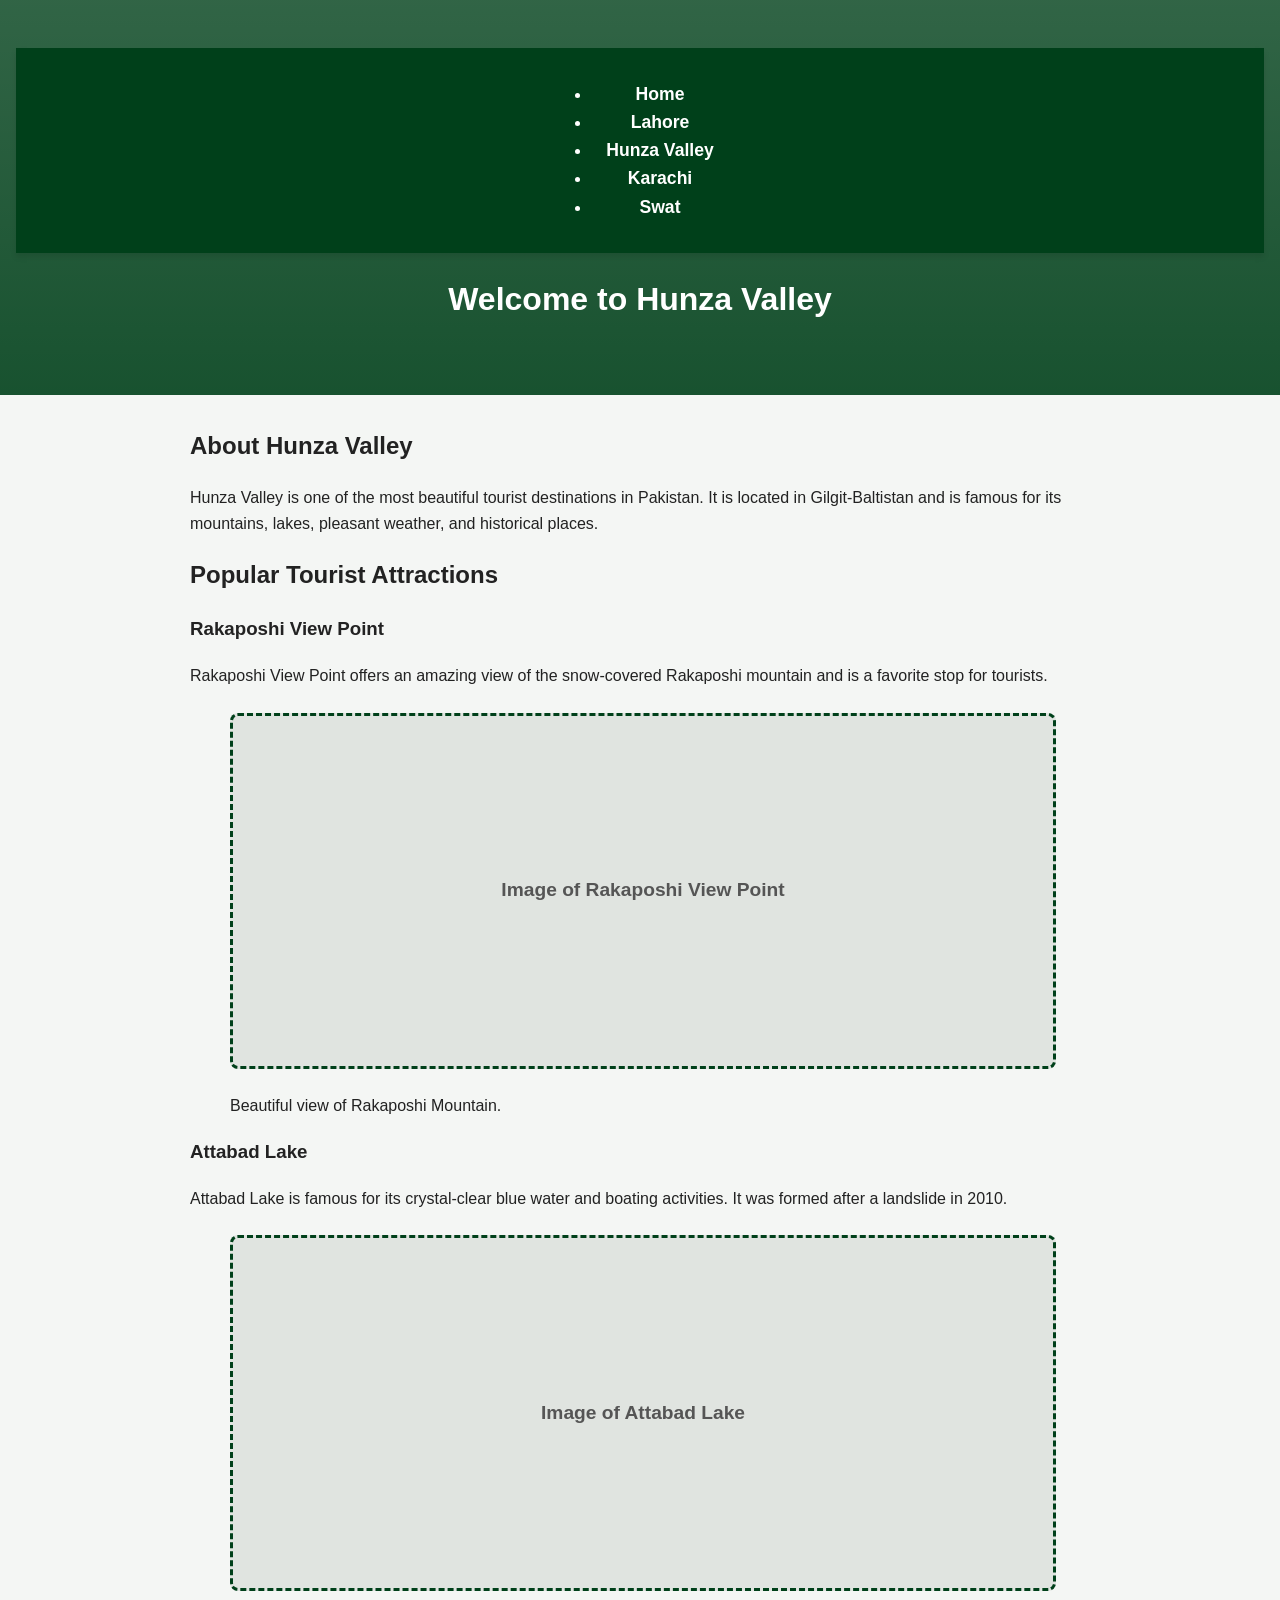
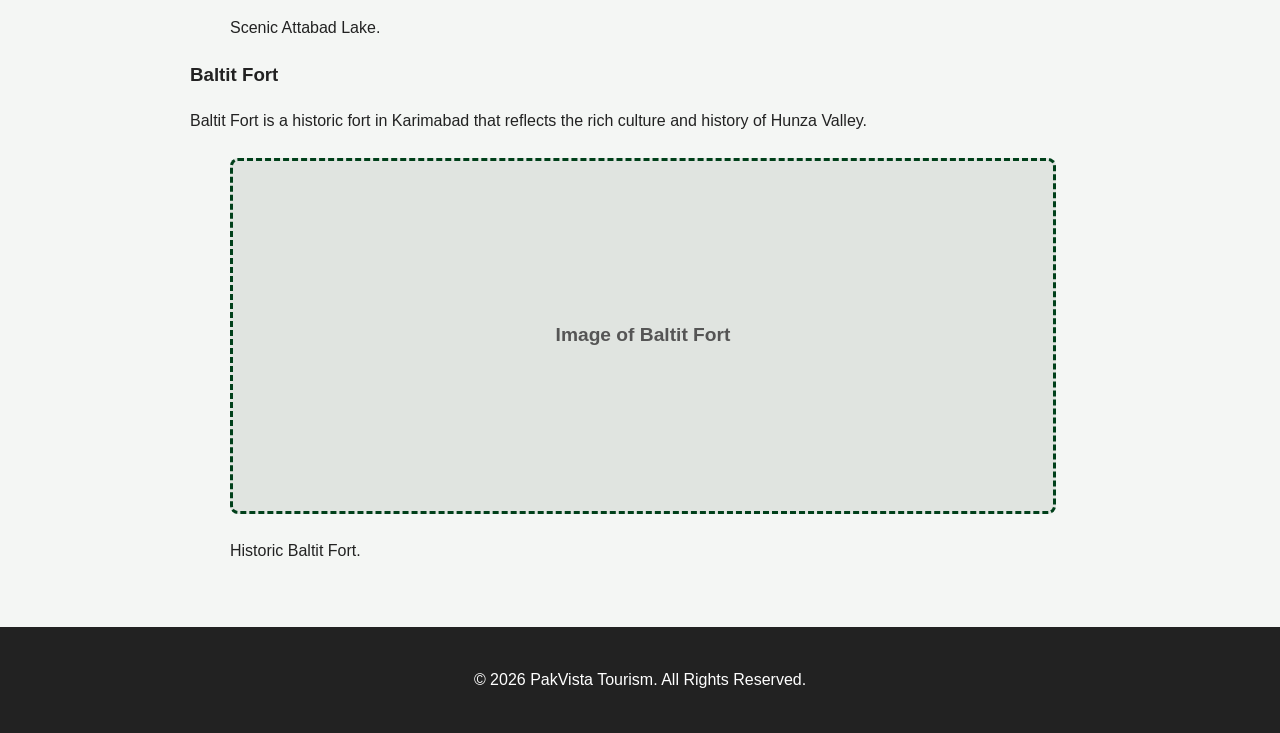
==== hunza.html @ c3493f6e "Add Hunza Valley page and staging CI workflow" ====
<!DOCTYPE html>
<html lang="en">
<head>
    <meta charset="UTF-8">
    <meta name="viewport" content="width=device-width, initial-scale=1.0">
    <title>Hunza Valley - PakVista</title>
    <link rel="stylesheet" href="style.css">
</head>

<body>

<header>
    <nav class="nav-bar">
        <ul>
            <li><a href="index.html">Home</a></li>
            <li><a href="lahore.html">Lahore</a></li>
            <li><a href="hunza.html">Hunza Valley</a></li>
            <li><a href="karachi.html">Karachi</a></li>
            <li><a href="swat.html">Swat</a></li>
        </ul>
    </nav>

    <h1>Welcome to Hunza Valley</h1>
</header>

<main>

<section>
    <h2>About Hunza Valley</h2>
    <p>
        Hunza Valley is one of the most beautiful tourist destinations in Pakistan.
        It is located in Gilgit-Baltistan and is famous for its mountains, lakes,
        pleasant weather, and historical places.
    </p>
</section>

<section>
    <h2>Popular Tourist Attractions</h2>

    <article>
        <h3>Rakaposhi View Point</h3>
        <p>
            Rakaposhi View Point offers an amazing view of the snow-covered Rakaposhi
            mountain and is a favorite stop for tourists.
        </p>

        <figure>
            <div class="img-placeholder">Image of Rakaposhi View Point</div>
            <figcaption>Beautiful view of Rakaposhi Mountain.</figcaption>
        </figure>
    </article>

    <article>
        <h3>Attabad Lake</h3>
        <p>
            Attabad Lake is famous for its crystal-clear blue water and boating
            activities. It was formed after a landslide in 2010.
        </p>

        <figure>
            <div class="img-placeholder">Image of Attabad Lake</div>
            <figcaption>Scenic Attabad Lake.</figcaption>
        </figure>
    </article>

    <article>
        <h3>Baltit Fort</h3>
        <p>
            Baltit Fort is a historic fort in Karimabad that reflects the rich
            culture and history of Hunza Valley.
        </p>

        <figure>
            <div class="img-placeholder">Image of Baltit Fort</div>
            <figcaption>Historic Baltit Fort.</figcaption>
        </figure>
    </article>

</section>

</main>

<footer>
    <p>&copy; 2026 PakVista Tourism. All Rights Reserved.</p>
</footer>

</body>
</html>
---- style.css ----
:root {
    --primary-green: #00401A;
    --dark-neutral: #222222;
    --light-bg: #F4F6F4;
    --white: #FFFFFF;
}
body {
    font-family: 'Segoe UI', Tahoma, Geneva, Verdana, sans-serif;
    margin: 0; padding: 0;
    background-color: var(--light-bg);
    color: var(--dark-neutral);
    line-height: 1.6;
}
.nav-bar {
    background-color: var(--primary-green);
    display: flex; justify-content: center; padding: 1rem 0;
    box-shadow: 0 4px 6px rgba(0,0,0,0.1);
}
.nav-bar a {
    color: var(--white); text-decoration: none;
    margin: 0 15px; font-weight: 600; font-size: 1.1rem;
}
.nav-bar a:hover { text-decoration: underline; }
header {
    text-align: center; padding: 3rem 1rem;
    background: linear-gradient(rgba(0, 64, 26, 0.8), rgba(0, 64, 26, 0.9));
    color: var(--white);
}
main { max-width: 900px; margin: 2rem auto; padding: 0 1.5rem; }
.img-placeholder {
    width: 100%; height: 350px;
    background-color: #E0E4E0;
    border: 3px dashed var(--primary-green); border-radius: 8px;
    display: flex; align-items: center; justify-content: center;
    font-size: 1.2rem; color: #555; font-weight: bold; margin: 1.5rem 0;
}
footer {
    text-align: center; padding: 1.5rem 0;
    background-color: var(--dark-neutral); color: var(--white);
    margin-top: 4rem;
}
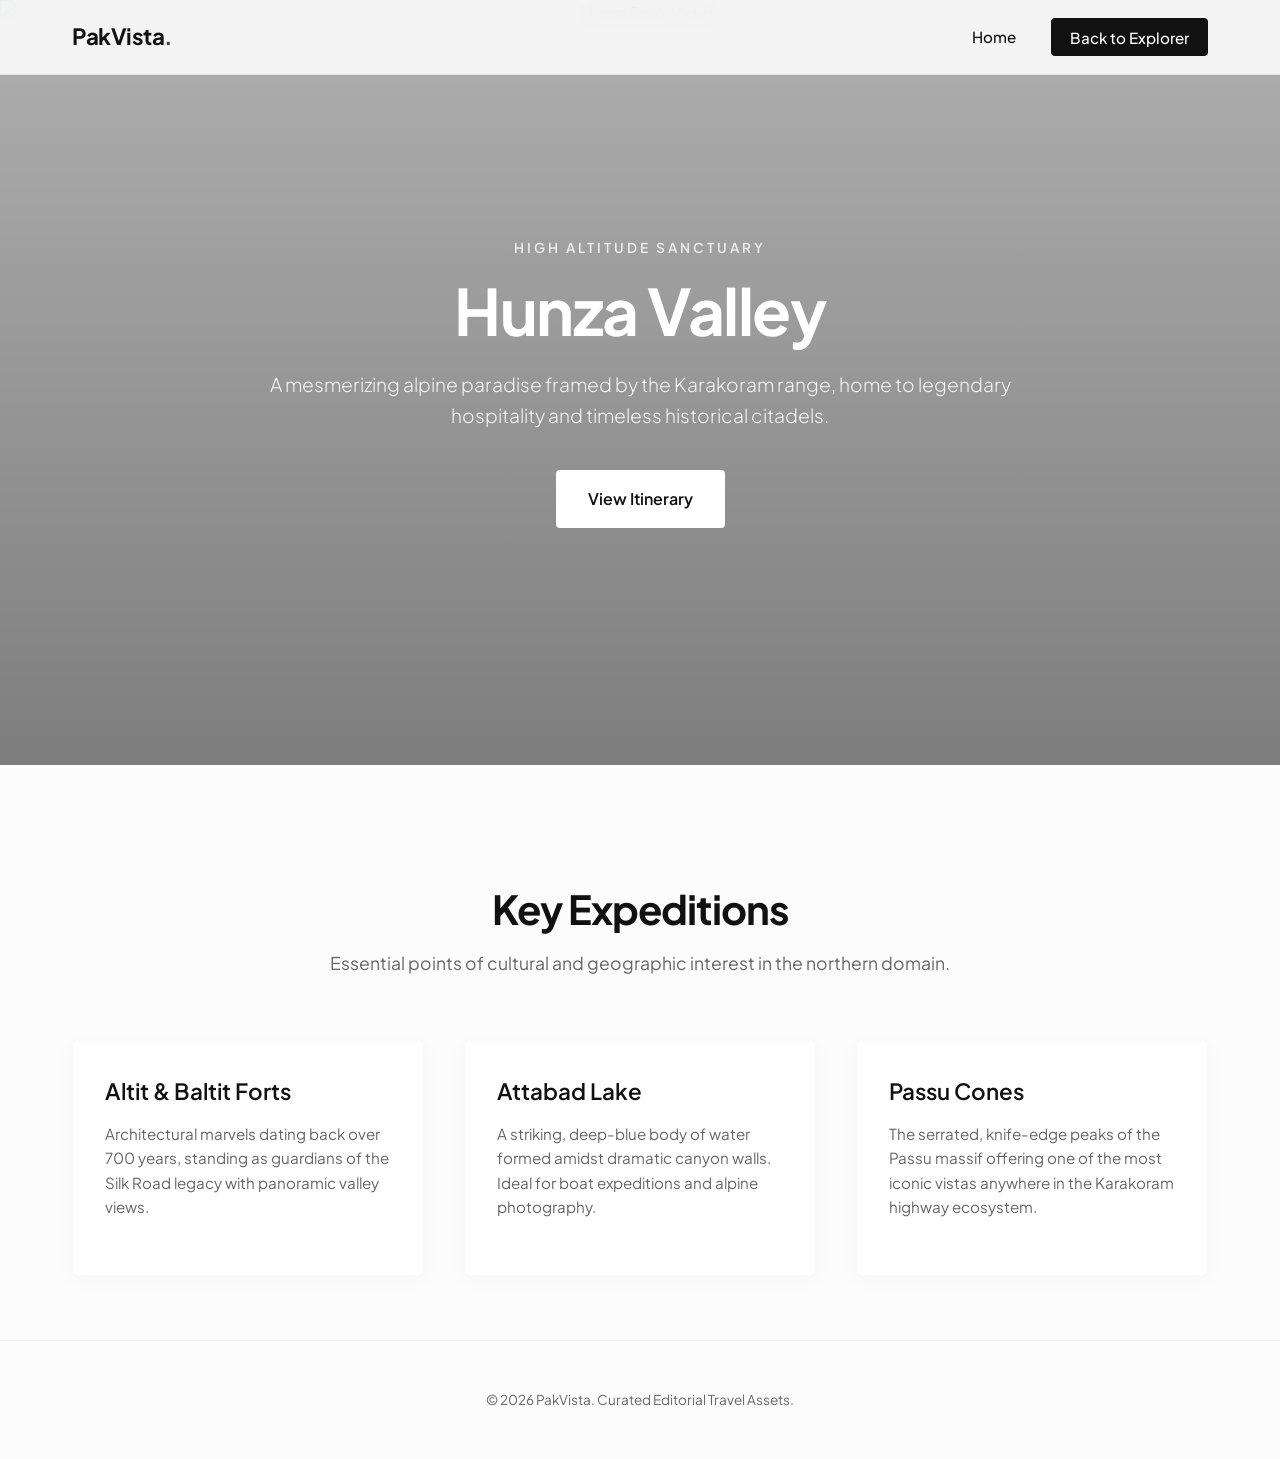
==== commit 2ad15cce: "Update hunza.html" ====
--- a/hunza.html
+++ b/hunza.html
@@ -3,86 +3,63 @@
 <head>
     <meta charset="UTF-8">
     <meta name="viewport" content="width=device-width, initial-scale=1.0">
-    <title>Hunza Valley - PakVista</title>
+    <title>Hunza Valley | PakVista Premium</title>
     <link rel="stylesheet" href="style.css">
+    <link href="https://fonts.googleapis.com/css2?family=Plus+Jakarta+Sans:wght@300;400;500;600;700&display=swap" rel="stylesheet">
 </head>
-
 <body>
 
-<header>
-    <nav class="nav-bar">
-        <ul>
-            <li><a href="index.html">Home</a></li>
-            <li><a href="lahore.html">Lahore</a></li>
-            <li><a href="hunza.html">Hunza Valley</a></li>
-            <li><a href="karachi.html">Karachi</a></li>
-            <li><a href="swat.html">Swat</a></li>
-        </ul>
-    </nav>
+    <header class="navbar">
+        <div class="nav-container">
+            <a href="index.html" class="logo">PakVista<span>.</span></a>
+            <nav class="nav-links">
+                <a href="index.html">Home</a>
+                <a href="index.html#destinations" class="btn-nav">Back to Explorer</a>
+            </nav>
+        </div>
+    </header>
 
-    <h1>Welcome to Hunza Valley</h1>
-</header>
+    <section class="hero">
+        <div class="hero-overlay"></div>
+        <img class="hero-bg" src="https://images.unsplash.com/photo-1548263514-a1b43d8ec6fc?auto=format&fit=crop&w=1800&q=80" alt="Hunza Peak Vistas">
+        <div class="hero-content">
+            <span class="hero-tag">High Altitude Sanctuary</span>
+            <h1>Hunza Valley</h1>
+            <p>A mesmerizing alpine paradise framed by the Karakoram range, home to legendary hospitality and timeless historical citadels.</p>
+            <a href="#itinerary" class="btn-primary">View Itinerary</a>
+        </div>
+    </section>
 
-<main>
+    <section id="itinerary" class="destinations-section">
+        <div class="section-header">
+            <h2>Key Expeditions</h2>
+            <p>Essential points of cultural and geographic interest in the northern domain.</p>
+        </div>
+        <div class="grid-container">
+            <div class="dest-card">
+                <div class="card-content">
+                    <h3>Altit & Baltit Forts</h3>
+                    <p>Architectural marvels dating back over 700 years, standing as guardians of the Silk Road legacy with panoramic valley views.</p>
+                </div>
+            </div>
+            <div class="dest-card">
+                <div class="card-content">
+                    <h3>Attabad Lake</h3>
+                    <p>A striking, deep-blue body of water formed amidst dramatic canyon walls. Ideal for boat expeditions and alpine photography.</p>
+                </div>
+            </div>
+            <div class="dest-card">
+                <div class="card-content">
+                    <h3>Passu Cones</h3>
+                    <p>The serrated, knife-edge peaks of the Passu massif offering one of the most iconic vistas anywhere in the Karakoram highway ecosystem.</p>
+                </div>
+            </div>
+        </div>
+    </section>
 
-<section>
-    <h2>About Hunza Valley</h2>
-    <p>
-        Hunza Valley is one of the most beautiful tourist destinations in Pakistan.
-        It is located in Gilgit-Baltistan and is famous for its mountains, lakes,
-        pleasant weather, and historical places.
-    </p>
-</section>
-
-<section>
-    <h2>Popular Tourist Attractions</h2>
-
-    <article>
-        <h3>Rakaposhi View Point</h3>
-        <p>
-            Rakaposhi View Point offers an amazing view of the snow-covered Rakaposhi
-            mountain and is a favorite stop for tourists.
-        </p>
-
-        <figure>
-            <div class="img-placeholder">Image of Rakaposhi View Point</div>
-            <figcaption>Beautiful view of Rakaposhi Mountain.</figcaption>
-        </figure>
-    </article>
-
-    <article>
-        <h3>Attabad Lake</h3>
-        <p>
-            Attabad Lake is famous for its crystal-clear blue water and boating
-            activities. It was formed after a landslide in 2010.
-        </p>
-
-        <figure>
-            <div class="img-placeholder">Image of Attabad Lake</div>
-            <figcaption>Scenic Attabad Lake.</figcaption>
-        </figure>
-    </article>
-
-    <article>
-        <h3>Baltit Fort</h3>
-        <p>
-            Baltit Fort is a historic fort in Karimabad that reflects the rich
-            culture and history of Hunza Valley.
-        </p>
-
-        <figure>
-            <div class="img-placeholder">Image of Baltit Fort</div>
-            <figcaption>Historic Baltit Fort.</figcaption>
-        </figure>
-    </article>
-
-</section>
-
-</main>
-
-<footer>
-    <p>&copy; 2026 PakVista Tourism. All Rights Reserved.</p>
-</footer>
+    <footer class="footer">
+        <p>&copy; 2026 PakVista. Curated Editorial Travel Assets.</p>
+    </footer>
 
 </body>
-</html>+</html>
--- a/style.css
+++ b/style.css
@@ -1,41 +1,363 @@
+/* Premium Minimalist Stylesheet */
 :root {
-    --primary-green: #00401A;
-    --dark-neutral: #222222;
-    --light-bg: #F4F6F4;
-    --white: #FFFFFF;
-}
+    --bg-primary: #fcfcfc;
+    --text-main: #111111;
+    --text-muted: #666666;
+    --accent: #2e4a3f;
+    --accent-light: #f2f5f3;
+    --card-shadow: 0 4px 20px rgba(0,0,0,0.03);
+    --transition: all 0.4s cubic-bezier(0.16, 1, 0.3, 1);
+}
+
+* {
+    margin: 0;
+    padding: 0;
+    box-sizing: border-box;
+}
+
+html {
+    scroll-behavior: smooth;
+}
+
 body {
-    font-family: 'Segoe UI', Tahoma, Geneva, Verdana, sans-serif;
-    margin: 0; padding: 0;
-    background-color: var(--light-bg);
-    color: var(--dark-neutral);
+    font-family: 'Plus Jakarta Sans', sans-serif;
+    background-color: var(--bg-primary);
+    color: var(--text-main);
     line-height: 1.6;
-}
-.nav-bar {
-    background-color: var(--primary-green);
-    display: flex; justify-content: center; padding: 1rem 0;
-    box-shadow: 0 4px 6px rgba(0,0,0,0.1);
-}
-.nav-bar a {
-    color: var(--white); text-decoration: none;
-    margin: 0 15px; font-weight: 600; font-size: 1.1rem;
-}
-.nav-bar a:hover { text-decoration: underline; }
-header {
-    text-align: center; padding: 3rem 1rem;
-    background: linear-gradient(rgba(0, 64, 26, 0.8), rgba(0, 64, 26, 0.9));
-    color: var(--white);
-}
-main { max-width: 900px; margin: 2rem auto; padding: 0 1.5rem; }
-.img-placeholder {
-    width: 100%; height: 350px;
-    background-color: #E0E4E0;
-    border: 3px dashed var(--primary-green); border-radius: 8px;
-    display: flex; align-items: center; justify-content: center;
-    font-size: 1.2rem; color: #555; font-weight: bold; margin: 1.5rem 0;
-}
-footer {
-    text-align: center; padding: 1.5rem 0;
-    background-color: var(--dark-neutral); color: var(--white);
-    margin-top: 4rem;
-}
+    -webkit-font-smoothing: antialiased;
+}
+
+/* Navbar */
+.navbar {
+    position: fixed;
+    top: 0;
+    left: 0;
+    width: 100%;
+    background-color: rgba(252, 252, 252, 0.9);
+    backdrop-filter: blur(10px);
+    z-index: 1000;
+    border-bottom: 1px solid rgba(0,0,0,0.05);
+}
+
+.nav-container {
+    max-width: 1200px;
+    margin: 0 auto;
+    padding: 1.2rem 2rem;
+    display: flex;
+    justify-content: space-between;
+    align-items: center;
+}
+
+.logo {
+    font-size: 1.4rem;
+    font-weight: 700;
+    text-decoration: none;
+    color: var(--text-main);
+    letter-spacing: -0.5px;
+}
+
+.logo span {
+    color: var(--accent);
+}
+
+.nav-links a {
+    text-decoration: none;
+    color: var(--text-main);
+    font-size: 0.95rem;
+    font-weight: 500;
+    margin-left: 2rem;
+    transition: var(--transition);
+}
+
+.nav-links a:hover {
+    color: var(--accent);
+}
+
+.nav-links .btn-nav {
+    background-color: var(--text-main);
+    color: white;
+    padding: 0.6rem 1.2rem;
+    border-radius: 4px;
+}
+
+.nav-links .btn-nav:hover {
+    background-color: var(--accent);
+    color: white;
+}
+
+/* Hero Section */
+.hero {
+    position: relative;
+    height: 85vh;
+    display: flex;
+    align-items: center;
+    justify-content: center;
+    overflow: hidden;
+    text-align: center;
+    padding: 0 2rem;
+}
+
+.hero-bg {
+    position: absolute;
+    top: 0;
+    left: 0;
+    width: 100%;
+    height: 100%;
+    object-fit: cover;
+    z-index: -2;
+}
+
+.hero-overlay {
+    position: absolute;
+    top: 0;
+    left: 0;
+    width: 100%;
+    height: 100%;
+    background: linear-gradient(180deg, rgba(0,0,0,0.3) 0%, rgba(0,0,0,0.5) 100%);
+    z-index: -1;
+}
+
+.hero-content {
+    max-width: 800px;
+    color: white;
+}
+
+.hero-tag {
+    font-size: 0.85rem;
+    text-transform: uppercase;
+    letter-spacing: 3px;
+    font-weight: 600;
+    display: block;
+    margin-bottom: 1rem;
+    color: rgba(255,255,255,0.8);
+}
+
+.hero h1 {
+    font-size: 4rem;
+    font-weight: 700;
+    letter-spacing: -1.5px;
+    line-height: 1.1;
+    margin-bottom: 1.5rem;
+}
+
+.hero p {
+    font-size: 1.2rem;
+    font-weight: 300;
+    margin-bottom: 2.5rem;
+    color: rgba(255,255,255,0.9);
+}
+
+.btn-primary {
+    display: inline-block;
+    text-decoration: none;
+    background-color: white;
+    color: var(--text-main);
+    padding: 1rem 2rem;
+    font-weight: 600;
+    border-radius: 4px;
+    transition: var(--transition);
+}
+
+.btn-primary:hover {
+    background-color: var(--accent);
+    color: white;
+    transform: translateY(-2px);
+}
+
+/* Destinations Section */
+.destinations-section {
+    max-width: 1200px;
+    margin: 0 auto;
+    padding: 7rem 2rem 4rem 2rem;
+}
+
+.section-header {
+    text-align: center;
+    margin-bottom: 4rem;
+}
+
+.section-header h2 {
+    font-size: 2.5rem;
+    font-weight: 700;
+    letter-spacing: -1px;
+    margin-bottom: 0.5rem;
+}
+
+.section-header p {
+    color: var(--text-muted);
+    font-size: 1.1rem;
+}
+
+.grid-container {
+    display: grid;
+    grid-template-columns: repeat(auto-fit, minmax(320px, 1fr));
+    gap: 2.5rem;
+}
+
+.dest-card {
+    background: white;
+    border-radius: 6px;
+    overflow: hidden;
+    box-shadow: var(--card-shadow);
+    transition: var(--transition);
+    border: 1px solid rgba(0,0,0,0.02);
+}
+
+.dest-card:hover {
+    transform: translateY(-6px);
+    box-shadow: 0 12px 30px rgba(0,0,0,0.07);
+}
+
+.img-wrapper {
+    width: 100%;
+    height: 260px;
+    overflow: hidden;
+}
+
+.img-wrapper img {
+    width: 100%;
+    height: 100%;
+    object-fit: cover;
+    transition: var(--transition);
+}
+
+.dest-card:hover .img-wrapper img {
+    transform: scale(1.05);
+}
+
+.card-content {
+    padding: 2rem;
+}
+
+.card-content h3 {
+    font-size: 1.4rem;
+    font-weight: 600;
+    margin-bottom: 0.75rem;
+}
+
+.card-content p {
+    color: var(--text-muted);
+    font-size: 0.95rem;
+    margin-bottom: 1.5rem;
+}
+
+.card-link {
+    text-decoration: none;
+    color: var(--accent);
+    font-weight: 600;
+    font-size: 0.9rem;
+    transition: var(--transition);
+}
+
+.card-link:hover {
+    letter-spacing: 0.5px;
+}
+
+/* Stats Section */
+.stats-section {
+    background-color: var(--accent-light);
+    padding: 5rem 2rem;
+    margin-top: 3rem;
+}
+
+.stats-container {
+    max-width: 1200px;
+    margin: 0 auto;
+    display: flex;
+    justify-content: space-around;
+    flex-wrap: wrap;
+    text-align: center;
+    gap: 2rem;
+}
+
+.stat-item .stat-number {
+    font-size: 3rem;
+    font-weight: 700;
+    color: var(--accent);
+    display: block;
+}
+
+.stat-item .stat-label {
+    font-size: 0.9rem;
+    text-transform: uppercase;
+    letter-spacing: 1px;
+    color: var(--text-muted);
+    font-weight: 600;
+}
+
+/* Newsletter Section */
+.newsletter-section {
+    max-width: 1200px;
+    margin: 0 auto;
+    padding: 6rem 2rem;
+}
+
+.newsletter-box {
+    background-color: #111111;
+    color: white;
+    padding: 4rem 3rem;
+    border-radius: 8px;
+    text-align: center;
+    max-width: 800px;
+    margin: 0 auto;
+}
+
+.newsletter-box h2 {
+    font-size: 2rem;
+    margin-bottom: 1rem;
+}
+
+.newsletter-box p {
+    color: rgba(255,255,255,0.7);
+    margin-bottom: 2rem;
+    max-width: 500px;
+    margin-left: auto;
+    margin-right: auto;
+}
+
+.subscribe-form {
+    display: flex;
+    max-width: 500px;
+    margin: 0 auto;
+    gap: 0.5rem;
+}
+
+.subscribe-form input {
+    flex: 1;
+    padding: 0.9rem 1.2rem;
+    border-radius: 4px;
+    border: none;
+    font-family: inherit;
+    font-size: 0.95rem;
+}
+
+.btn-submit {
+    background-color: var(--accent);
+    color: white;
+    border: none;
+    padding: 0.9rem 1.5rem;
+    border-radius: 4px;
+    font-weight: 600;
+    cursor: pointer;
+    transition: var(--transition);
+}
+
+.btn-submit:hover {
+    background-color: #3d6354;
+}
+
+/* Footer */
+.footer {
+    text-align: center;
+    padding: 3rem 2rem;
+    font-size: 0.85rem;
+    color: var(--text-muted);
+    border-top: 1px solid rgba(0,0,0,0.05);
+}
+
+/* Responsive adjustments */
+@media (max-width: 768px) {
+    .hero h1 { font-size: 2.5rem; }
+    .nav-links { display: none; } /* Simplified for structural testing */
+    .subscribe-form { flex-direction: column; }
+}
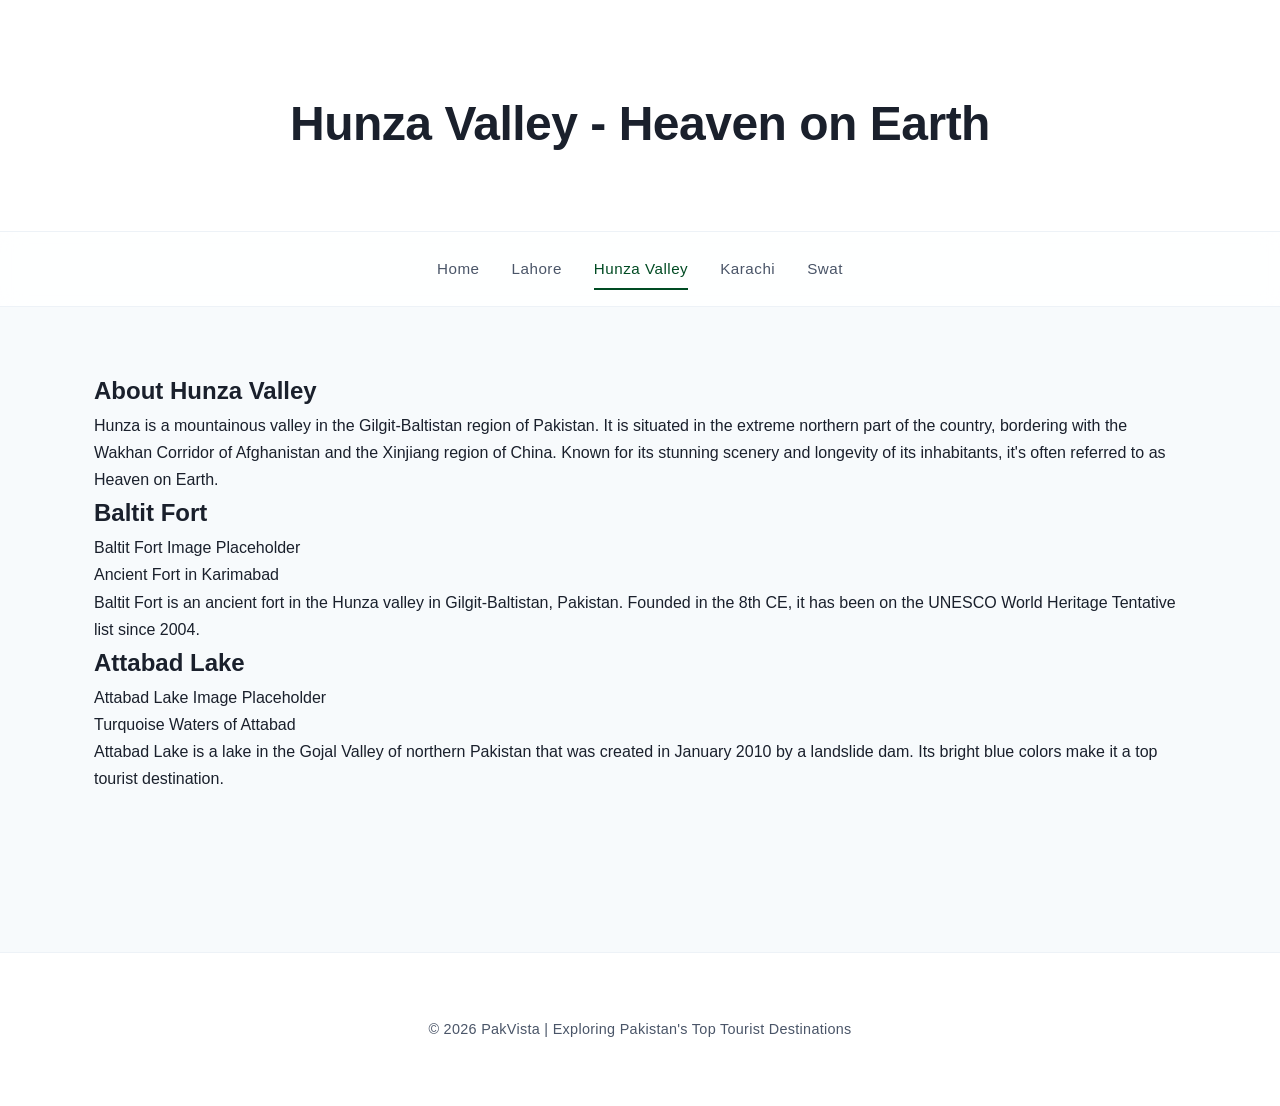
==== commit 51917a49: "feat: integrate dashboard layout and complete regional pages routing" ====
--- a/hunza.html
+++ b/hunza.html
@@ -3,63 +3,82 @@
 <head>
     <meta charset="UTF-8">
     <meta name="viewport" content="width=device-width, initial-scale=1.0">
-    <title>Hunza Valley | PakVista Premium</title>
+    <title>Hunza Valley - Heaven on Earth | PakVista</title>
     <link rel="stylesheet" href="style.css">
-    <link href="https://fonts.googleapis.com/css2?family=Plus+Jakarta+Sans:wght@300;400;500;600;700&display=swap" rel="stylesheet">
 </head>
 <body>
 
-    <header class="navbar">
-        <div class="nav-container">
-            <a href="index.html" class="logo">PakVista<span>.</span></a>
-            <nav class="nav-links">
-                <a href="index.html">Home</a>
-                <a href="index.html#destinations" class="btn-nav">Back to Explorer</a>
-            </nav>
-        </div>
-    </header>
+<header>
+    <h1>Hunza Valley - Heaven on Earth</h1>
+</header>
 
-    <section class="hero">
-        <div class="hero-overlay"></div>
-        <img class="hero-bg" src="https://images.unsplash.com/photo-1548263514-a1b43d8ec6fc?auto=format&fit=crop&w=1800&q=80" alt="Hunza Peak Vistas">
-        <div class="hero-content">
-            <span class="hero-tag">High Altitude Sanctuary</span>
-            <h1>Hunza Valley</h1>
-            <p>A mesmerizing alpine paradise framed by the Karakoram range, home to legendary hospitality and timeless historical citadels.</p>
-            <a href="#itinerary" class="btn-primary">View Itinerary</a>
-        </div>
-    </section>
+<nav class="nav-bar">
+    <a href="index.html">Home</a>
+    <a href="lahore.html">Lahore</a>
+    <a href="hunza.html" class="active">Hunza Valley</a>
+    <a href="karachi.html">Karachi</a>
+    <a href="swat.html">Swat</a>
+</nav>
 
-    <section id="itinerary" class="destinations-section">
-        <div class="section-header">
-            <h2>Key Expeditions</h2>
-            <p>Essential points of cultural and geographic interest in the northern domain.</p>
-        </div>
-        <div class="grid-container">
-            <div class="dest-card">
-                <div class="card-content">
-                    <h3>Altit & Baltit Forts</h3>
-                    <p>Architectural marvels dating back over 700 years, standing as guardians of the Silk Road legacy with panoramic valley views.</p>
-                </div>
+<main>
+
+<section>
+    <h2>About Hunza Valley</h2>
+    <p>
+        Hunza is a mountainous valley in the Gilgit-Baltistan region of Pakistan.
+        It is situated in the extreme northern part of the country, bordering with the
+        Wakhan Corridor of Afghanistan and the Xinjiang region of China. Known for its
+        stunning scenery and longevity of its inhabitants, it's often referred to as Heaven on Earth.
+    </p>
+</section>
+
+<section>
+
+    <article>
+        <h2>Baltit Fort</h2>
+
+        <figure>
+            <div class="img-placeholder">
+                Baltit Fort Image Placeholder
             </div>
-            <div class="dest-card">
-                <div class="card-content">
-                    <h3>Attabad Lake</h3>
-                    <p>A striking, deep-blue body of water formed amidst dramatic canyon walls. Ideal for boat expeditions and alpine photography.</p>
-                </div>
+            <figcaption>
+                Ancient Fort in Karimabad
+            </figcaption>
+        </figure>
+
+        <p>
+            Baltit Fort is an ancient fort in the Hunza valley in Gilgit-Baltistan, Pakistan.
+            Founded in the 8th CE, it has been on the UNESCO World Heritage Tentative list since 2004.
+        </p>
+    </article>
+
+    <article>
+        <h2>Attabad Lake</h2>
+
+        <figure>
+            <div class="img-placeholder">
+                Attabad Lake Image Placeholder
             </div>
-            <div class="dest-card">
-                <div class="card-content">
-                    <h3>Passu Cones</h3>
-                    <p>The serrated, knife-edge peaks of the Passu massif offering one of the most iconic vistas anywhere in the Karakoram highway ecosystem.</p>
-                </div>
-            </div>
-        </div>
-    </section>
+            <figcaption>
+                Turquoise Waters of Attabad
+            </figcaption>
+        </figure>
 
-    <footer class="footer">
-        <p>&copy; 2026 PakVista. Curated Editorial Travel Assets.</p>
-    </footer>
+        <p>
+            Attabad Lake is a lake in the Gojal Valley of northern Pakistan that was created in
+            January 2010 by a landslide dam. Its bright blue colors make it a top tourist destination.
+        </p>
+    </article>
+
+</section>
+
+</main>
+
+<footer>
+    <p>
+        © 2026 PakVista | Exploring Pakistan's Top Tourist Destinations
+    </p>
+</footer>
 
 </body>
 </html>
--- a/style.css
+++ b/style.css
@@ -1,363 +1,379 @@
-/* Premium Minimalist Stylesheet */
-:root {
-    --bg-primary: #fcfcfc;
-    --text-main: #111111;
-    --text-muted: #666666;
-    --accent: #2e4a3f;
-    --accent-light: #f2f5f3;
-    --card-shadow: 0 4px 20px rgba(0,0,0,0.03);
-    --transition: all 0.4s cubic-bezier(0.16, 1, 0.3, 1);
-}
-
-* {
-    margin: 0;
-    padding: 0;
-    box-sizing: border-box;
-}
-
-html {
-    scroll-behavior: smooth;
-}
-
-body {
-    font-family: 'Plus Jakarta Sans', sans-serif;
-    background-color: var(--bg-primary);
-    color: var(--text-main);
-    line-height: 1.6;
-    -webkit-font-smoothing: antialiased;
-}
-
-/* Navbar */
-.navbar {
-    position: fixed;
-    top: 0;
-    left: 0;
-    width: 100%;
-    background-color: rgba(252, 252, 252, 0.9);
-    backdrop-filter: blur(10px);
-    z-index: 1000;
-    border-bottom: 1px solid rgba(0,0,0,0.05);
-}
-
-.nav-container {
-    max-width: 1200px;
-    margin: 0 auto;
-    padding: 1.2rem 2rem;
-    display: flex;
-    justify-content: space-between;
-    align-items: center;
-}
-
-.logo {
-    font-size: 1.4rem;
-    font-weight: 700;
-    text-decoration: none;
-    color: var(--text-main);
-    letter-spacing: -0.5px;
-}
-
-.logo span {
-    color: var(--accent);
-}
-
-.nav-links a {
-    text-decoration: none;
-    color: var(--text-main);
-    font-size: 0.95rem;
-    font-weight: 500;
-    margin-left: 2rem;
-    transition: var(--transition);
-}
-
-.nav-links a:hover {
-    color: var(--accent);
-}
-
-.nav-links .btn-nav {
-    background-color: var(--text-main);
-    color: white;
-    padding: 0.6rem 1.2rem;
-    border-radius: 4px;
-}
-
-.nav-links .btn-nav:hover {
-    background-color: var(--accent);
-    color: white;
-}
-
-/* Hero Section */
-.hero {
-    position: relative;
-    height: 85vh;
-    display: flex;
-    align-items: center;
-    justify-content: center;
-    overflow: hidden;
-    text-align: center;
-    padding: 0 2rem;
-}
-
-.hero-bg {
-    position: absolute;
-    top: 0;
-    left: 0;
-    width: 100%;
-    height: 100%;
-    object-fit: cover;
-    z-index: -2;
-}
-
-.hero-overlay {
-    position: absolute;
-    top: 0;
-    left: 0;
-    width: 100%;
-    height: 100%;
-    background: linear-gradient(180deg, rgba(0,0,0,0.3) 0%, rgba(0,0,0,0.5) 100%);
-    z-index: -1;
-}
-
-.hero-content {
-    max-width: 800px;
-    color: white;
-}
-
-.hero-tag {
-    font-size: 0.85rem;
-    text-transform: uppercase;
-    letter-spacing: 3px;
-    font-weight: 600;
-    display: block;
-    margin-bottom: 1rem;
-    color: rgba(255,255,255,0.8);
-}
-
-.hero h1 {
-    font-size: 4rem;
-    font-weight: 700;
-    letter-spacing: -1.5px;
-    line-height: 1.1;
-    margin-bottom: 1.5rem;
-}
-
-.hero p {
-    font-size: 1.2rem;
-    font-weight: 300;
-    margin-bottom: 2.5rem;
-    color: rgba(255,255,255,0.9);
-}
-
-.btn-primary {
-    display: inline-block;
-    text-decoration: none;
-    background-color: white;
-    color: var(--text-main);
-    padding: 1rem 2rem;
-    font-weight: 600;
-    border-radius: 4px;
-    transition: var(--transition);
-}
-
-.btn-primary:hover {
-    background-color: var(--accent);
-    color: white;
-    transform: translateY(-2px);
-}
-
-/* Destinations Section */
-.destinations-section {
-    max-width: 1200px;
-    margin: 0 auto;
-    padding: 7rem 2rem 4rem 2rem;
-}
-
-.section-header {
-    text-align: center;
-    margin-bottom: 4rem;
-}
-
-.section-header h2 {
-    font-size: 2.5rem;
-    font-weight: 700;
-    letter-spacing: -1px;
-    margin-bottom: 0.5rem;
-}
-
-.section-header p {
-    color: var(--text-muted);
-    font-size: 1.1rem;
-}
-
-.grid-container {
-    display: grid;
-    grid-template-columns: repeat(auto-fit, minmax(320px, 1fr));
-    gap: 2.5rem;
-}
-
-.dest-card {
-    background: white;
-    border-radius: 6px;
-    overflow: hidden;
-    box-shadow: var(--card-shadow);
-    transition: var(--transition);
-    border: 1px solid rgba(0,0,0,0.02);
-}
-
-.dest-card:hover {
-    transform: translateY(-6px);
-    box-shadow: 0 12px 30px rgba(0,0,0,0.07);
-}
-
-.img-wrapper {
-    width: 100%;
-    height: 260px;
-    overflow: hidden;
-}
-
-.img-wrapper img {
-    width: 100%;
-    height: 100%;
-    object-fit: cover;
-    transition: var(--transition);
-}
-
-.dest-card:hover .img-wrapper img {
-    transform: scale(1.05);
-}
-
-.card-content {
-    padding: 2rem;
-}
-
-.card-content h3 {
-    font-size: 1.4rem;
-    font-weight: 600;
-    margin-bottom: 0.75rem;
-}
-
-.card-content p {
-    color: var(--text-muted);
-    font-size: 0.95rem;
-    margin-bottom: 1.5rem;
-}
-
-.card-link {
-    text-decoration: none;
-    color: var(--accent);
-    font-weight: 600;
-    font-size: 0.9rem;
-    transition: var(--transition);
-}
-
-.card-link:hover {
-    letter-spacing: 0.5px;
-}
-
-/* Stats Section */
-.stats-section {
-    background-color: var(--accent-light);
-    padding: 5rem 2rem;
-    margin-top: 3rem;
-}
-
-.stats-container {
-    max-width: 1200px;
-    margin: 0 auto;
-    display: flex;
-    justify-content: space-around;
-    flex-wrap: wrap;
-    text-align: center;
-    gap: 2rem;
-}
-
-.stat-item .stat-number {
-    font-size: 3rem;
-    font-weight: 700;
-    color: var(--accent);
-    display: block;
-}
-
-.stat-item .stat-label {
-    font-size: 0.9rem;
-    text-transform: uppercase;
-    letter-spacing: 1px;
-    color: var(--text-muted);
-    font-weight: 600;
-}
-
-/* Newsletter Section */
-.newsletter-section {
-    max-width: 1200px;
-    margin: 0 auto;
-    padding: 6rem 2rem;
-}
-
-.newsletter-box {
-    background-color: #111111;
-    color: white;
-    padding: 4rem 3rem;
-    border-radius: 8px;
-    text-align: center;
-    max-width: 800px;
-    margin: 0 auto;
-}
-
-.newsletter-box h2 {
-    font-size: 2rem;
-    margin-bottom: 1rem;
-}
-
-.newsletter-box p {
-    color: rgba(255,255,255,0.7);
-    margin-bottom: 2rem;
-    max-width: 500px;
-    margin-left: auto;
-    margin-right: auto;
-}
-
-.subscribe-form {
-    display: flex;
-    max-width: 500px;
-    margin: 0 auto;
-    gap: 0.5rem;
-}
-
-.subscribe-form input {
-    flex: 1;
-    padding: 0.9rem 1.2rem;
-    border-radius: 4px;
-    border: none;
-    font-family: inherit;
-    font-size: 0.95rem;
-}
-
-.btn-submit {
-    background-color: var(--accent);
-    color: white;
-    border: none;
-    padding: 0.9rem 1.5rem;
-    border-radius: 4px;
-    font-weight: 600;
-    cursor: pointer;
-    transition: var(--transition);
-}
-
-.btn-submit:hover {
-    background-color: #3d6354;
-}
-
-/* Footer */
-.footer {
-    text-align: center;
-    padding: 3rem 2rem;
-    font-size: 0.85rem;
-    color: var(--text-muted);
-    border-top: 1px solid rgba(0,0,0,0.05);
-}
-
-/* Responsive adjustments */
-@media (max-width: 768px) {
-    .hero h1 { font-size: 2.5rem; }
-    .nav-links { display: none; } /* Simplified for structural testing */
-    .subscribe-form { flex-direction: column; }
-}
+/* ==========================================================================
+   PAKVISTA PREMIUM CLEAN DESIGN SYSTEM
+   ========================================================================== */
+:root {
+    /* Sophisticated, Clean Color Palette */
+    --primary: #004b23;           /* Deep Heritage Green */
+    --primary-light: #007236;     /* Vibrant Accent Green */
+    --neutral-dark: #1a202c;      /* Soft Charcoal (Never pure black for text) */
+    --neutral-muted: #4a5568;     /* Elegant Slate for body copy */
+    --neutral-light: #f7fafc;     /* Ultra-clean off-white page background */
+    --surface: #ffffff;           /* Crisp white for cards/containers */
+    --border: #edf2f7;            /* Subtle, faint dividers */
+    
+    /* Layout & Animation Tokens */
+    --max-width: 1140px;          /* Standard editorial container width */
+    --radius-sm: 6px;
+    --radius-lg: 16px;            /* Modern smooth corners */
+    --shadow-subtle: 0 4px 20px rgba(0, 0, 0, 0.03);
+    --shadow-hover: 0 20px 35px rgba(0, 75, 35, 0.06);
+    --transition: all 0.4s cubic-bezier(0.16, 1, 0.3, 1); /* Premium ease-out */
+}
+
+/* Base Reset & Core Typography */
+*, *::before, *::after {
+    box-sizing: border-box;
+    margin: 0;
+    padding: 0;
+}
+
+body {
+    font-family: -apple-system, BlinkMacSystemFont, "Segoe UI", Roboto, Helvetica, Arial, sans-serif;
+    background-color: var(--neutral-light);
+    color: var(--neutral-dark);
+    line-height: 1.7;
+    -webkit-font-smoothing: antialiased;
+}
+
+main {
+    max-width: var(--max-width);
+    margin: 0 auto;
+    padding: 4rem 1.5rem;
+}
+
+/* ==========================================================================
+   MINIMALIST NAVIGATION
+   ========================================================================== */
+.nav-bar {
+    background-color: rgba(255, 255, 255, 0.85);
+    backdrop-filter: blur(12px); /* Modern glassy effect */
+    -webkit-backdrop-filter: blur(12px);
+    border-bottom: 1px solid var(--border);
+    position: sticky;
+    top: 0;
+    z-index: 1000;
+    display: flex;
+    justify-content: center;
+    gap: 2rem;
+    padding: 1.25rem;
+}
+
+.nav-bar a {
+    text-decoration: none;
+    color: var(--neutral-muted);
+    font-weight: 500;
+    font-size: 0.95rem;
+    letter-spacing: 0.5px;
+    padding: 0.25rem 0;
+    position: relative;
+    transition: var(--transition);
+}
+
+.nav-bar a:hover, 
+.nav-bar a.active {
+    color: var(--primary);
+}
+
+/* Clean underline transition effect */
+.nav-bar a::after {
+    content: '';
+    position: absolute;
+    bottom: -4px;
+    left: 0;
+    width: 100%;
+    height: 2px;
+    background-color: var(--primary);
+    transform: scaleX(0);
+    transition: var(--transition);
+    transform-origin: right;
+}
+
+.nav-bar a:hover::after,
+.nav-bar a.active::after {
+    transform: scaleX(1);
+    transform-origin: left;
+}
+
+/* ==========================================================================
+   CLEAN HERO LAYOUT
+   ========================================================================== */
+header {
+    background-color: var(--surface);
+    text-align: center;
+    padding: 6rem 1.5rem 4rem 1.5rem;
+    border-bottom: 1px solid var(--border);
+}
+
+header h1 {
+    font-size: 3rem;
+    font-weight: 800;
+    color: var(--neutral-dark);
+    letter-spacing: -0.5px;
+    line-height: 1.15;
+    margin-bottom: 1rem;
+}
+
+header p {
+    font-size: 1.2rem;
+    color: var(--neutral-muted);
+    max-width: 600px;
+    margin: 0 auto;
+    font-weight: 400;
+}
+
+/* ==========================================================================
+   EDITORIAL IMAGE & MEDIA EXHIBITS
+   ========================================================================== */
+.showcase-container {
+    margin-bottom: 4rem;
+    position: relative;
+}
+
+.showcase-banner {
+    width: 100%;
+    height: 500px;
+    object-fit: cover;
+    border-radius: var(--radius-lg);
+    box-shadow: var(--shadow-subtle);
+    transition: var(--transition);
+}
+
+/* ==========================================================================
+   MINIMALIST METRIC DASHBOARD
+   ========================================================================== */
+.stats-grid {
+    display: flex;
+    justify-content: space-between;
+    gap: 2rem;
+    background: var(--surface);
+    padding: 2.5rem;
+    border-radius: var(--radius-lg);
+    box-shadow: var(--shadow-subtle);
+    border: 1px solid var(--border);
+    margin: -4rem auto 4rem auto;
+    position: relative;
+    z-index: 10;
+}
+
+.stat-item {
+    flex: 1;
+    text-align: center;
+}
+
+.stat-item h3 {
+    font-size: 2.5rem;
+    font-weight: 700;
+    color: var(--primary);
+    line-height: 1;
+    margin-bottom: 0.5rem;
+}
+
+.stat-item p {
+    font-size: 0.85rem;
+    color: var(--neutral-muted);
+    text-transform: uppercase;
+    letter-spacing: 1px;
+    font-weight: 600;
+}
+
+/* ==========================================================================
+   PREMIUM CARD GRID MATRIX (MAGAZINE STYLE)
+   ========================================================================== */
+.destination-grid {
+    display: grid;
+    grid-template-columns: repeat(auto-fit, minmax(320px, 1fr));
+    gap: 2.5rem;
+    margin-top: 3rem;
+}
+
+.destination-card {
+    background: var(--surface);
+    border-radius: var(--radius-lg);
+    overflow: hidden;
+    box-shadow: var(--shadow-subtle);
+    transition: var(--transition);
+    display: flex;
+    flex-direction: column;
+}
+
+.destination-card:hover {
+    transform: translateY(-8px);
+    box-shadow: var(--shadow-hover);
+}
+
+/* Precision Image Scaling Container */
+.card-image-wrapper {
+    width: 100%;
+    aspect-ratio: 16 / 11; /* Clean consistent photographic layout */
+    overflow: hidden;
+    background-color: var(--neutral-light);
+}
+
+.card-image-wrapper img {
+    width: 100%;
+    height: 100%;
+    object-fit: cover;
+    transition: transform 0.8s cubic-bezier(0.16, 1, 0.3, 1);
+}
+
+.destination-card:hover .card-image-wrapper img {
+    transform: scale(1.05); /* Soft premium zoom */
+}
+
+.card-content {
+    padding: 2rem;
+    display: flex;
+    flex-direction: column;
+    flex-grow: 1;
+}
+
+.card-content h3 {
+    font-size: 1.4rem;
+    color: var(--neutral-dark);
+    font-weight: 700;
+    margin-bottom: 0.75rem;
+    transition: var(--transition);
+}
+
+.destination-card:hover .card-content h3 {
+    color: var(--primary);
+}
+
+.card-content p {
+    font-size: 0.95rem;
+    color: var(--neutral-muted);
+    line-height: 1.6;
+    margin-bottom: 1.5rem;
+}
+
+/* High-end Text Link Buttons */
+.read-more-btn {
+    align-self: flex-start;
+    margin-top: auto;
+    color: var(--primary);
+    text-decoration: none;
+    font-weight: 600;
+    font-size: 0.9rem;
+    display: inline-flex;
+    align-items: center;
+    gap: 0.5rem;
+    transition: var(--transition);
+}
+
+.read-more-btn:hover {
+    color: var(--primary-light);
+}
+
+/* ==========================================================================
+   CLEAN FORM / SUBSCRIPTION LAYOUT
+   ========================================================================== */
+.info-banner {
+    background-color: var(--surface);
+    border: 1px solid var(--border);
+    padding: 5rem 2rem;
+    border-radius: var(--radius-lg);
+    text-align: center;
+    margin: 6rem 0 2rem 0;
+    box-shadow: var(--shadow-subtle);
+}
+
+.info-banner h2 {
+    font-size: 2rem;
+    font-weight: 800;
+    color: var(--neutral-dark);
+    margin-bottom: 0.75rem;
+}
+
+.info-banner p {
+    color: var(--neutral-muted);
+    font-size: 1.05rem;
+    margin-bottom: 2rem;
+}
+
+.info-banner form {
+    display: flex;
+    justify-content: center;
+    max-width: 500px;
+    margin: 0 auto;
+    gap: 0.5rem;
+}
+
+.info-banner input[type="email"] {
+    flex: 1;
+    padding: 0.85rem 1.25rem;
+    border: 1px solid #e2e8f0;
+    border-radius: var(--radius-sm);
+    font-size: 0.95rem;
+    color: var(--neutral-dark);
+    background-color: var(--neutral-light);
+    transition: var(--transition);
+}
+
+.info-banner input[type="email"]:focus {
+    outline: none;
+    border-color: var(--primary);
+    background-color: var(--surface);
+    box-shadow: 0 0 0 3px rgba(0, 75, 35, 0.08);
+}
+
+.info-banner button {
+    background-color: var(--primary);
+    color: #ffffff;
+    border: none;
+    padding: 0.85rem 1.75rem;
+    border-radius: var(--radius-sm);
+    font-weight: 600;
+    font-size: 0.95rem;
+    cursor: pointer;
+    transition: var(--transition);
+}
+
+.info-banner button:hover {
+    background-color: var(--primary-light);
+}
+
+/* ==========================================================================
+   MINIMALIST FOOTER SYSTEM
+   ========================================================================== */
+footer {
+    background-color: var(--surface);
+    color: var(--neutral-muted);
+    text-align: center;
+    padding: 4rem 1.5rem;
+    border-top: 1px solid var(--border);
+    margin-top: 6rem;
+}
+
+footer p {
+    font-size: 0.9rem;
+    letter-spacing: 0.3px;
+}
+
+/* ==========================================================================
+   RESPONSIVE DESIGN ADAPTATIONS
+   ========================================================================== */
+@media (max-width: 768px) {
+    header {
+        padding: 4rem 1rem 3rem 1rem;
+    }
+    header h1 {
+        font-size: 2.25rem;
+    }
+    .stats-grid {
+        flex-direction: column;
+        gap: 1.75rem;
+        padding: 2rem 1.5rem;
+        margin-top: -2rem;
+    }
+    .stat-item:not(:last-child) {
+        border-bottom: 1px solid var(--border);
+        padding-bottom: 1.75rem;
+    }
+    .info-banner form {
+        flex-direction: column;
+        gap: 0.75rem;
+    }
+    .showcase-banner {
+        height: 320px;
+    }
+}
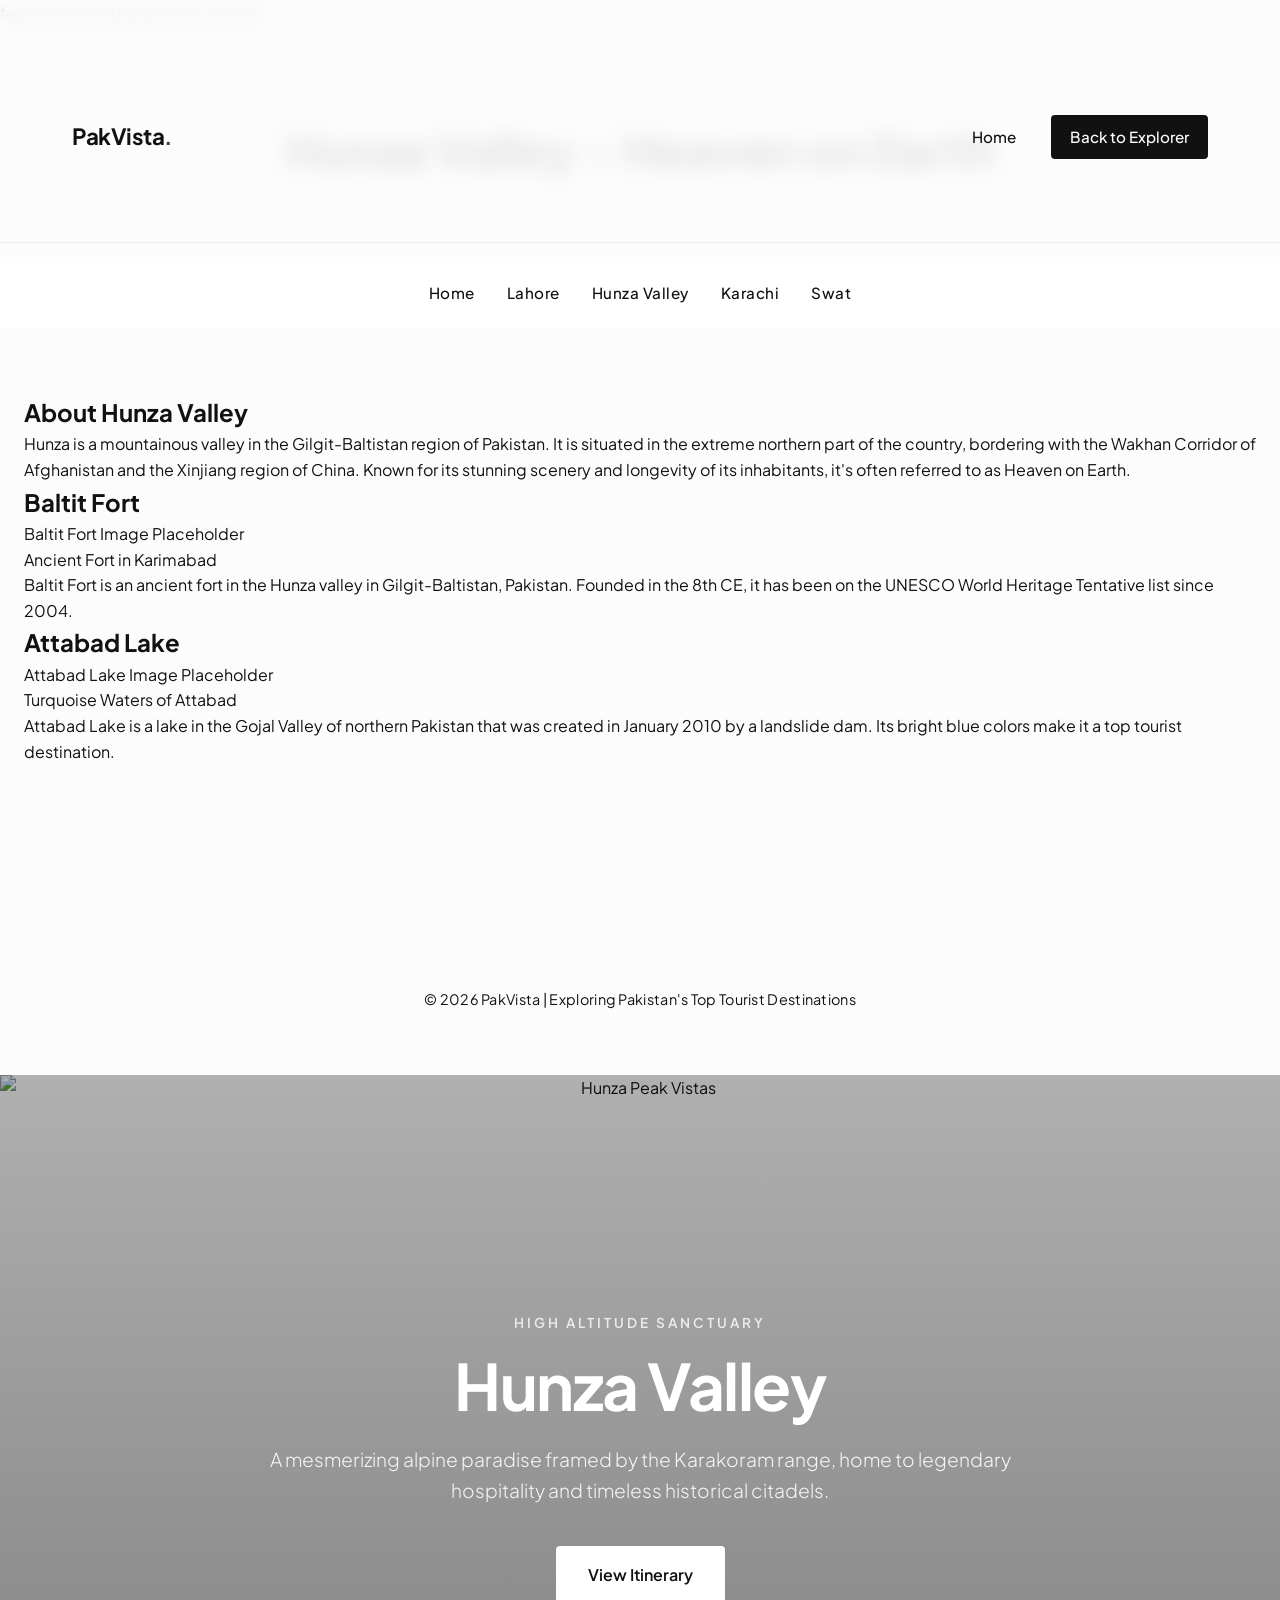
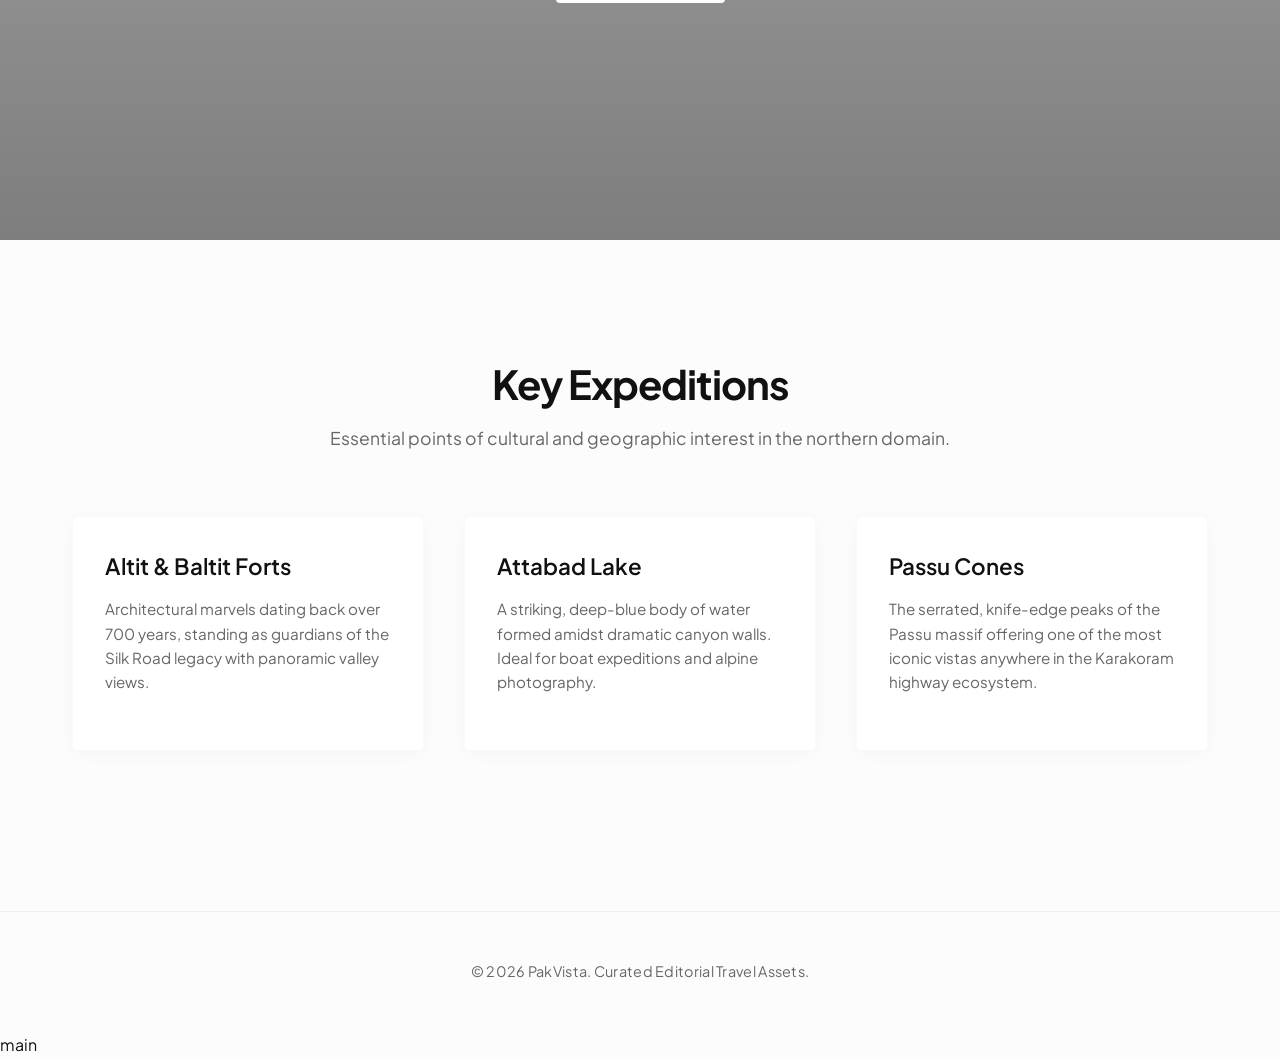
==== commit 2dbe5f88: "Merge branch 'main' into feature/ahmad/advanced-styling" ====
--- a/hunza.html
+++ b/hunza.html
@@ -3,6 +3,7 @@
 <head>
     <meta charset="UTF-8">
     <meta name="viewport" content="width=device-width, initial-scale=1.0">
+ feature/ahmad/advanced-styling
     <title>Hunza Valley - Heaven on Earth | PakVista</title>
     <link rel="stylesheet" href="style.css">
 </head>
@@ -80,5 +81,64 @@
     </p>
 </footer>
 
+    <title>Hunza Valley | PakVista Premium</title>
+    <link rel="stylesheet" href="style.css">
+    <link href="https://fonts.googleapis.com/css2?family=Plus+Jakarta+Sans:wght@300;400;500;600;700&display=swap" rel="stylesheet">
+</head>
+<body>
+
+    <header class="navbar">
+        <div class="nav-container">
+            <a href="index.html" class="logo">PakVista<span>.</span></a>
+            <nav class="nav-links">
+                <a href="index.html">Home</a>
+                <a href="index.html#destinations" class="btn-nav">Back to Explorer</a>
+            </nav>
+        </div>
+    </header>
+
+    <section class="hero">
+        <div class="hero-overlay"></div>
+        <img class="hero-bg" src="https://images.unsplash.com/photo-1548263514-a1b43d8ec6fc?auto=format&fit=crop&w=1800&q=80" alt="Hunza Peak Vistas">
+        <div class="hero-content">
+            <span class="hero-tag">High Altitude Sanctuary</span>
+            <h1>Hunza Valley</h1>
+            <p>A mesmerizing alpine paradise framed by the Karakoram range, home to legendary hospitality and timeless historical citadels.</p>
+            <a href="#itinerary" class="btn-primary">View Itinerary</a>
+        </div>
+    </section>
+
+    <section id="itinerary" class="destinations-section">
+        <div class="section-header">
+            <h2>Key Expeditions</h2>
+            <p>Essential points of cultural and geographic interest in the northern domain.</p>
+        </div>
+        <div class="grid-container">
+            <div class="dest-card">
+                <div class="card-content">
+                    <h3>Altit & Baltit Forts</h3>
+                    <p>Architectural marvels dating back over 700 years, standing as guardians of the Silk Road legacy with panoramic valley views.</p>
+                </div>
+            </div>
+            <div class="dest-card">
+                <div class="card-content">
+                    <h3>Attabad Lake</h3>
+                    <p>A striking, deep-blue body of water formed amidst dramatic canyon walls. Ideal for boat expeditions and alpine photography.</p>
+                </div>
+            </div>
+            <div class="dest-card">
+                <div class="card-content">
+                    <h3>Passu Cones</h3>
+                    <p>The serrated, knife-edge peaks of the Passu massif offering one of the most iconic vistas anywhere in the Karakoram highway ecosystem.</p>
+                </div>
+            </div>
+        </div>
+    </section>
+
+    <footer class="footer">
+        <p>&copy; 2026 PakVista. Curated Editorial Travel Assets.</p>
+    </footer>
+ main
+
 </body>
 </html>
--- a/style.css
+++ b/style.css
@@ -1,3 +1,4 @@
+feature/ahmad/advanced-styling
 /* ==========================================================================
    PAKVISTA PREMIUM CLEAN DESIGN SYSTEM
    ========================================================================== */
@@ -377,3 +378,398 @@
         height: 320px;
     }
 }
+
+/* Premium Minimalist Stylesheet - Reinforced Click Stacking */
+:root {
+    --bg-primary: #fcfcfc;
+    --text-main: #111111;
+    --text-muted: #666666;
+    --accent: #2e4a3f;
+    --accent-light: #f2f5f3;
+    --card-shadow: 0 4px 20px rgba(0,0,0,0.03);
+    --transition: all 0.4s cubic-bezier(0.16, 1, 0.3, 1);
+}
+
+* {
+    margin: 0;
+    padding: 0;
+    box-sizing: border-box;
+}
+
+html {
+    scroll-behavior: smooth;
+}
+
+body {
+    font-family: 'Plus Jakarta Sans', sans-serif;
+    background-color: var(--bg-primary);
+    color: var(--text-main);
+    line-height: 1.6;
+    -webkit-font-smoothing: antialiased;
+}
+
+/* Navbar */
+.navbar {
+    position: fixed;
+    top: 0;
+    left: 0;
+    width: 100%;
+    background-color: rgba(252, 252, 252, 0.9);
+    backdrop-filter: blur(10px);
+    z-index: 9999; /* Highest priority layer */
+    border-bottom: 1px solid rgba(0,0,0,0.05);
+}
+
+.nav-container {
+    max-width: 1200px;
+    margin: 0 auto;
+    padding: 1.2rem 2rem;
+    display: flex;
+    justify-content: space-between;
+    align-items: center;
+}
+
+.logo {
+    font-size: 1.4rem;
+    font-weight: 700;
+    text-decoration: none;
+    color: var(--text-main);
+    letter-spacing: -0.5px;
+    position: relative;
+    z-index: 10000;
+}
+
+.logo span {
+    color: var(--accent);
+}
+
+.nav-links {
+    position: relative;
+    z-index: 10000;
+}
+
+.nav-links a {
+    text-decoration: none;
+    color: var(--text-main);
+    font-size: 0.95rem;
+    font-weight: 500;
+    margin-left: 2rem;
+    transition: var(--transition);
+    display: inline-block;
+}
+
+.nav-links a:hover {
+    color: var(--accent);
+}
+
+.nav-links .btn-nav {
+    background-color: var(--text-main);
+    color: white;
+    padding: 0.6rem 1.2rem;
+    border-radius: 4px;
+}
+
+.nav-links .btn-nav:hover {
+    background-color: var(--accent);
+    color: white;
+}
+
+/* Hero Section */
+.hero {
+    position: relative;
+    height: 85vh;
+    display: flex;
+    align-items: center;
+    justify-content: center;
+    overflow: hidden;
+    text-align: center;
+    padding: 0 2rem;
+    z-index: 1; /* Establishes clean base stacking context */
+}
+
+.hero-bg {
+    position: absolute;
+    top: 0;
+    left: 0;
+    width: 100%;
+    height: 100%;
+    object-fit: cover;
+    z-index: -2; /* Pushed completely to back */
+}
+
+.hero-overlay {
+    position: absolute;
+    top: 0;
+    left: 0;
+    width: 100%;
+    height: 100%;
+    background: linear-gradient(180deg, rgba(0,0,0,0.3) 0%, rgba(0,0,0,0.5) 100%);
+    z-index: -1; /* Sits over image, under text */
+}
+
+.hero-content {
+    max-width: 800px;
+    color: white;
+    position: relative; 
+    z-index: 10; /* Forces text and buttons above overlays to allow clicks */
+}
+
+.hero-tag {
+    font-size: 0.85rem;
+    text-transform: uppercase;
+    letter-spacing: 3px;
+    font-weight: 600;
+    display: block;
+    margin-bottom: 1rem;
+    color: rgba(255,255,255,0.8);
+}
+
+.hero h1 {
+    font-size: 4rem;
+    font-weight: 700;
+    letter-spacing: -1.5px;
+    line-height: 1.1;
+    margin-bottom: 1.5rem;
+}
+
+.hero p {
+    font-size: 1.2rem;
+    font-weight: 300;
+    margin-bottom: 2.5rem;
+    color: rgba(255,255,255,0.9);
+}
+
+.btn-primary {
+    display: inline-block;
+    text-decoration: none;
+    background-color: white;
+    color: var(--text-main);
+    padding: 1rem 2rem;
+    font-weight: 600;
+    border-radius: 4px;
+    transition: var(--transition);
+    position: relative;
+    z-index: 20;
+}
+
+.btn-primary:hover {
+    background-color: var(--accent);
+    color: white;
+    transform: translateY(-2px);
+}
+
+/* Destinations Section */
+.destinations-section {
+    max-width: 1200px;
+    margin: 0 auto;
+    padding: 7rem 2rem 4rem 2rem;
+    position: relative;
+    z-index: 5;
+}
+
+.section-header {
+    text-align: center;
+    margin-bottom: 4rem;
+}
+
+.section-header h2 {
+    font-size: 2.5rem;
+    font-weight: 700;
+    letter-spacing: -1px;
+    margin-bottom: 0.5rem;
+}
+
+.section-header p {
+    color: var(--text-muted);
+    font-size: 1.1rem;
+}
+
+.grid-container {
+    display: grid;
+    grid-template-columns: repeat(auto-fit, minmax(320px, 1fr));
+    gap: 2.5rem;
+}
+
+.dest-card {
+    background: white;
+    border-radius: 6px;
+    overflow: hidden;
+    box-shadow: var(--card-shadow);
+    transition: var(--transition);
+    border: 1px solid rgba(0,0,0,0.02);
+    position: relative;
+    z-index: 5;
+}
+
+.dest-card:hover {
+    transform: translateY(-6px);
+    box-shadow: 0 12px 30px rgba(0,0,0,0.07);
+}
+
+.img-wrapper {
+    width: 100%;
+    height: 260px;
+    overflow: hidden;
+}
+
+.img-wrapper img {
+    width: 100%;
+    height: 100%;
+    object-fit: cover;
+    transition: var(--transition);
+}
+
+.dest-card:hover .img-wrapper img {
+    transform: scale(1.05);
+}
+
+.card-content {
+    padding: 2rem;
+    position: relative;
+    z-index: 6;
+}
+
+.card-content h3 {
+    font-size: 1.4rem;
+    font-weight: 600;
+    margin-bottom: 0.75rem;
+}
+
+.card-content p {
+    color: var(--text-muted);
+    font-size: 0.95rem;
+    margin-bottom: 1.5rem;
+}
+
+.card-link {
+    display: inline-block; /* Makes the click target clean and predictable */
+    text-decoration: none;
+    color: var(--accent);
+    font-weight: 600;
+    font-size: 0.9rem;
+    transition: var(--transition);
+    padding: 0.5rem 0;
+    position: relative;
+    z-index: 10;
+}
+
+.card-link:hover {
+    letter-spacing: 0.5px;
+}
+
+/* Stats Section */
+.stats-section {
+    background-color: var(--accent-light);
+    padding: 5rem 2rem;
+    margin-top: 3rem;
+    position: relative;
+    z-index: 5;
+}
+
+.stats-container {
+    max-width: 1200px;
+    margin: 0 auto;
+    display: flex;
+    justify-content: space-around;
+    flex-wrap: wrap;
+    text-align: center;
+    gap: 2rem;
+}
+
+.stat-item .stat-number {
+    font-size: 3rem;
+    font-weight: 700;
+    color: var(--accent);
+    display: block;
+}
+
+.stat-item .stat-label {
+    font-size: 0.9rem;
+    text-transform: uppercase;
+    letter-spacing: 1px;
+    color: var(--text-muted);
+    font-weight: 600;
+}
+
+/* Newsletter Section */
+.newsletter-section {
+    max-width: 1200px;
+    margin: 0 auto;
+    padding: 6rem 2rem;
+    position: relative;
+    z-index: 5;
+}
+
+.newsletter-box {
+    background-color: #111111;
+    color: white;
+    padding: 4rem 3rem;
+    border-radius: 8px;
+    text-align: center;
+    max-width: 800px;
+    margin: 0 auto;
+}
+
+.newsletter-box h2 {
+    font-size: 2rem;
+    margin-bottom: 1rem;
+}
+
+.newsletter-box p {
+    color: rgba(255,255,255,0.7);
+    margin-bottom: 2rem;
+    max-width: 500px;
+    margin-left: auto;
+    margin-right: auto;
+}
+
+.subscribe-form {
+    display: flex;
+    max-width: 500px;
+    margin: 0 auto;
+    gap: 0.5rem;
+    position: relative;
+    z-index: 15;
+}
+
+.subscribe-form input {
+    flex: 1;
+    padding: 0.9rem 1.2rem;
+    border-radius: 4px;
+    border: none;
+    font-family: inherit;
+    font-size: 0.95rem;
+}
+
+.btn-submit {
+    background-color: var(--accent);
+    color: white;
+    border: none;
+    padding: 0.9rem 1.5rem;
+    border-radius: 4px;
+    font-weight: 600;
+    cursor: pointer;
+    transition: var(--transition);
+}
+
+.btn-submit:hover {
+    background-color: #3d6354;
+}
+
+/* Footer */
+.footer {
+    text-align: center;
+    padding: 3rem 2rem;
+    font-size: 0.85rem;
+    color: var(--text-muted);
+    border-top: 1px solid rgba(0,0,0,0.05);
+    position: relative;
+    z-index: 5;
+}
+
+/* Responsive adjustments */
+@media (max-width: 768px) {
+    .hero h1 { font-size: 2.5rem; }
+    .subscribe-form { flex-direction: column; }
+}
+ main
--- a/style.css
+++ b/style.css
@@ -1,3 +1,4 @@
+feature/ahmad/advanced-styling
 /* ==========================================================================
    PAKVISTA PREMIUM CLEAN DESIGN SYSTEM
    ========================================================================== */
@@ -377,3 +378,398 @@
         height: 320px;
     }
 }
+
+/* Premium Minimalist Stylesheet - Reinforced Click Stacking */
+:root {
+    --bg-primary: #fcfcfc;
+    --text-main: #111111;
+    --text-muted: #666666;
+    --accent: #2e4a3f;
+    --accent-light: #f2f5f3;
+    --card-shadow: 0 4px 20px rgba(0,0,0,0.03);
+    --transition: all 0.4s cubic-bezier(0.16, 1, 0.3, 1);
+}
+
+* {
+    margin: 0;
+    padding: 0;
+    box-sizing: border-box;
+}
+
+html {
+    scroll-behavior: smooth;
+}
+
+body {
+    font-family: 'Plus Jakarta Sans', sans-serif;
+    background-color: var(--bg-primary);
+    color: var(--text-main);
+    line-height: 1.6;
+    -webkit-font-smoothing: antialiased;
+}
+
+/* Navbar */
+.navbar {
+    position: fixed;
+    top: 0;
+    left: 0;
+    width: 100%;
+    background-color: rgba(252, 252, 252, 0.9);
+    backdrop-filter: blur(10px);
+    z-index: 9999; /* Highest priority layer */
+    border-bottom: 1px solid rgba(0,0,0,0.05);
+}
+
+.nav-container {
+    max-width: 1200px;
+    margin: 0 auto;
+    padding: 1.2rem 2rem;
+    display: flex;
+    justify-content: space-between;
+    align-items: center;
+}
+
+.logo {
+    font-size: 1.4rem;
+    font-weight: 700;
+    text-decoration: none;
+    color: var(--text-main);
+    letter-spacing: -0.5px;
+    position: relative;
+    z-index: 10000;
+}
+
+.logo span {
+    color: var(--accent);
+}
+
+.nav-links {
+    position: relative;
+    z-index: 10000;
+}
+
+.nav-links a {
+    text-decoration: none;
+    color: var(--text-main);
+    font-size: 0.95rem;
+    font-weight: 500;
+    margin-left: 2rem;
+    transition: var(--transition);
+    display: inline-block;
+}
+
+.nav-links a:hover {
+    color: var(--accent);
+}
+
+.nav-links .btn-nav {
+    background-color: var(--text-main);
+    color: white;
+    padding: 0.6rem 1.2rem;
+    border-radius: 4px;
+}
+
+.nav-links .btn-nav:hover {
+    background-color: var(--accent);
+    color: white;
+}
+
+/* Hero Section */
+.hero {
+    position: relative;
+    height: 85vh;
+    display: flex;
+    align-items: center;
+    justify-content: center;
+    overflow: hidden;
+    text-align: center;
+    padding: 0 2rem;
+    z-index: 1; /* Establishes clean base stacking context */
+}
+
+.hero-bg {
+    position: absolute;
+    top: 0;
+    left: 0;
+    width: 100%;
+    height: 100%;
+    object-fit: cover;
+    z-index: -2; /* Pushed completely to back */
+}
+
+.hero-overlay {
+    position: absolute;
+    top: 0;
+    left: 0;
+    width: 100%;
+    height: 100%;
+    background: linear-gradient(180deg, rgba(0,0,0,0.3) 0%, rgba(0,0,0,0.5) 100%);
+    z-index: -1; /* Sits over image, under text */
+}
+
+.hero-content {
+    max-width: 800px;
+    color: white;
+    position: relative; 
+    z-index: 10; /* Forces text and buttons above overlays to allow clicks */
+}
+
+.hero-tag {
+    font-size: 0.85rem;
+    text-transform: uppercase;
+    letter-spacing: 3px;
+    font-weight: 600;
+    display: block;
+    margin-bottom: 1rem;
+    color: rgba(255,255,255,0.8);
+}
+
+.hero h1 {
+    font-size: 4rem;
+    font-weight: 700;
+    letter-spacing: -1.5px;
+    line-height: 1.1;
+    margin-bottom: 1.5rem;
+}
+
+.hero p {
+    font-size: 1.2rem;
+    font-weight: 300;
+    margin-bottom: 2.5rem;
+    color: rgba(255,255,255,0.9);
+}
+
+.btn-primary {
+    display: inline-block;
+    text-decoration: none;
+    background-color: white;
+    color: var(--text-main);
+    padding: 1rem 2rem;
+    font-weight: 600;
+    border-radius: 4px;
+    transition: var(--transition);
+    position: relative;
+    z-index: 20;
+}
+
+.btn-primary:hover {
+    background-color: var(--accent);
+    color: white;
+    transform: translateY(-2px);
+}
+
+/* Destinations Section */
+.destinations-section {
+    max-width: 1200px;
+    margin: 0 auto;
+    padding: 7rem 2rem 4rem 2rem;
+    position: relative;
+    z-index: 5;
+}
+
+.section-header {
+    text-align: center;
+    margin-bottom: 4rem;
+}
+
+.section-header h2 {
+    font-size: 2.5rem;
+    font-weight: 700;
+    letter-spacing: -1px;
+    margin-bottom: 0.5rem;
+}
+
+.section-header p {
+    color: var(--text-muted);
+    font-size: 1.1rem;
+}
+
+.grid-container {
+    display: grid;
+    grid-template-columns: repeat(auto-fit, minmax(320px, 1fr));
+    gap: 2.5rem;
+}
+
+.dest-card {
+    background: white;
+    border-radius: 6px;
+    overflow: hidden;
+    box-shadow: var(--card-shadow);
+    transition: var(--transition);
+    border: 1px solid rgba(0,0,0,0.02);
+    position: relative;
+    z-index: 5;
+}
+
+.dest-card:hover {
+    transform: translateY(-6px);
+    box-shadow: 0 12px 30px rgba(0,0,0,0.07);
+}
+
+.img-wrapper {
+    width: 100%;
+    height: 260px;
+    overflow: hidden;
+}
+
+.img-wrapper img {
+    width: 100%;
+    height: 100%;
+    object-fit: cover;
+    transition: var(--transition);
+}
+
+.dest-card:hover .img-wrapper img {
+    transform: scale(1.05);
+}
+
+.card-content {
+    padding: 2rem;
+    position: relative;
+    z-index: 6;
+}
+
+.card-content h3 {
+    font-size: 1.4rem;
+    font-weight: 600;
+    margin-bottom: 0.75rem;
+}
+
+.card-content p {
+    color: var(--text-muted);
+    font-size: 0.95rem;
+    margin-bottom: 1.5rem;
+}
+
+.card-link {
+    display: inline-block; /* Makes the click target clean and predictable */
+    text-decoration: none;
+    color: var(--accent);
+    font-weight: 600;
+    font-size: 0.9rem;
+    transition: var(--transition);
+    padding: 0.5rem 0;
+    position: relative;
+    z-index: 10;
+}
+
+.card-link:hover {
+    letter-spacing: 0.5px;
+}
+
+/* Stats Section */
+.stats-section {
+    background-color: var(--accent-light);
+    padding: 5rem 2rem;
+    margin-top: 3rem;
+    position: relative;
+    z-index: 5;
+}
+
+.stats-container {
+    max-width: 1200px;
+    margin: 0 auto;
+    display: flex;
+    justify-content: space-around;
+    flex-wrap: wrap;
+    text-align: center;
+    gap: 2rem;
+}
+
+.stat-item .stat-number {
+    font-size: 3rem;
+    font-weight: 700;
+    color: var(--accent);
+    display: block;
+}
+
+.stat-item .stat-label {
+    font-size: 0.9rem;
+    text-transform: uppercase;
+    letter-spacing: 1px;
+    color: var(--text-muted);
+    font-weight: 600;
+}
+
+/* Newsletter Section */
+.newsletter-section {
+    max-width: 1200px;
+    margin: 0 auto;
+    padding: 6rem 2rem;
+    position: relative;
+    z-index: 5;
+}
+
+.newsletter-box {
+    background-color: #111111;
+    color: white;
+    padding: 4rem 3rem;
+    border-radius: 8px;
+    text-align: center;
+    max-width: 800px;
+    margin: 0 auto;
+}
+
+.newsletter-box h2 {
+    font-size: 2rem;
+    margin-bottom: 1rem;
+}
+
+.newsletter-box p {
+    color: rgba(255,255,255,0.7);
+    margin-bottom: 2rem;
+    max-width: 500px;
+    margin-left: auto;
+    margin-right: auto;
+}
+
+.subscribe-form {
+    display: flex;
+    max-width: 500px;
+    margin: 0 auto;
+    gap: 0.5rem;
+    position: relative;
+    z-index: 15;
+}
+
+.subscribe-form input {
+    flex: 1;
+    padding: 0.9rem 1.2rem;
+    border-radius: 4px;
+    border: none;
+    font-family: inherit;
+    font-size: 0.95rem;
+}
+
+.btn-submit {
+    background-color: var(--accent);
+    color: white;
+    border: none;
+    padding: 0.9rem 1.5rem;
+    border-radius: 4px;
+    font-weight: 600;
+    cursor: pointer;
+    transition: var(--transition);
+}
+
+.btn-submit:hover {
+    background-color: #3d6354;
+}
+
+/* Footer */
+.footer {
+    text-align: center;
+    padding: 3rem 2rem;
+    font-size: 0.85rem;
+    color: var(--text-muted);
+    border-top: 1px solid rgba(0,0,0,0.05);
+    position: relative;
+    z-index: 5;
+}
+
+/* Responsive adjustments */
+@media (max-width: 768px) {
+    .hero h1 { font-size: 2.5rem; }
+    .subscribe-form { flex-direction: column; }
+}
+ main
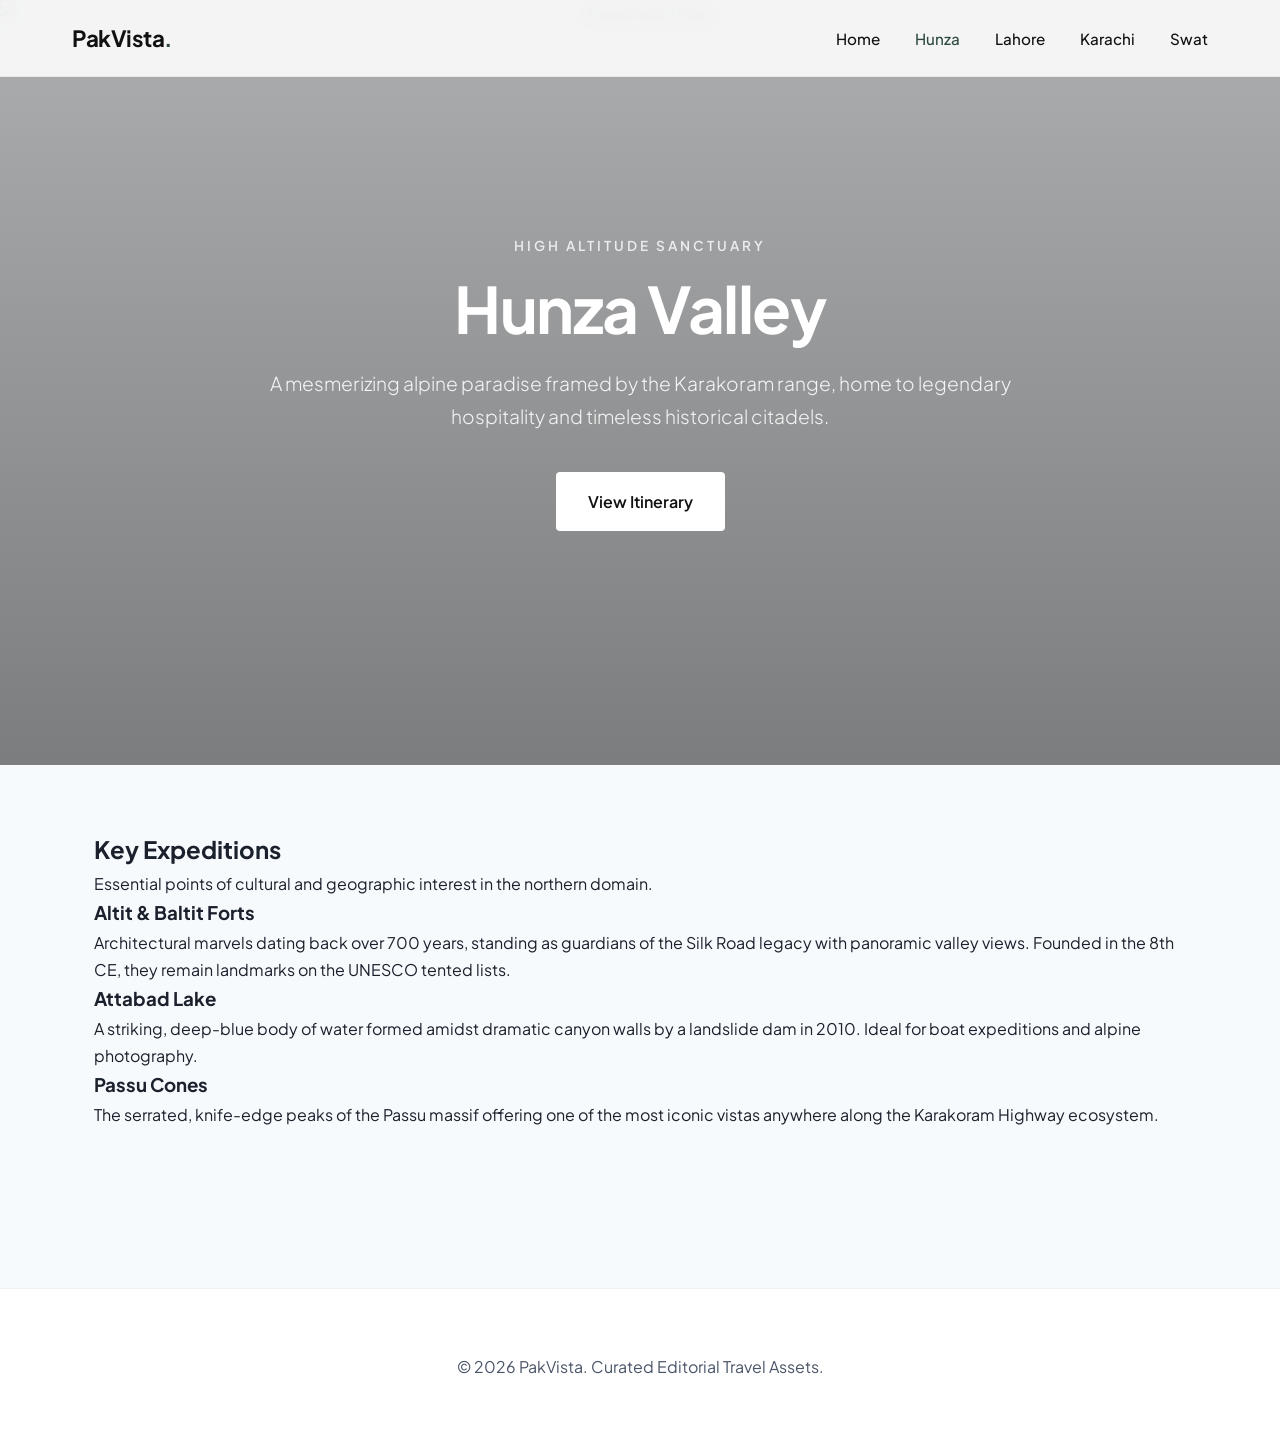
==== commit 26e2bfb0: "Update hunza.html" ====
--- a/hunza.html
+++ b/hunza.html
@@ -3,100 +3,29 @@
 <head>
     <meta charset="UTF-8">
     <meta name="viewport" content="width=device-width, initial-scale=1.0">
- feature/ahmad/advanced-styling
-    <title>Hunza Valley - Heaven on Earth | PakVista</title>
-    <link rel="stylesheet" href="style.css">
-</head>
-<body>
-
-<header>
-    <h1>Hunza Valley - Heaven on Earth</h1>
-</header>
-
-<nav class="nav-bar">
-    <a href="index.html">Home</a>
-    <a href="lahore.html">Lahore</a>
-    <a href="hunza.html" class="active">Hunza Valley</a>
-    <a href="karachi.html">Karachi</a>
-    <a href="swat.html">Swat</a>
-</nav>
-
-<main>
-
-<section>
-    <h2>About Hunza Valley</h2>
-    <p>
-        Hunza is a mountainous valley in the Gilgit-Baltistan region of Pakistan.
-        It is situated in the extreme northern part of the country, bordering with the
-        Wakhan Corridor of Afghanistan and the Xinjiang region of China. Known for its
-        stunning scenery and longevity of its inhabitants, it's often referred to as Heaven on Earth.
-    </p>
-</section>
-
-<section>
-
-    <article>
-        <h2>Baltit Fort</h2>
-
-        <figure>
-            <div class="img-placeholder">
-                Baltit Fort Image Placeholder
-            </div>
-            <figcaption>
-                Ancient Fort in Karimabad
-            </figcaption>
-        </figure>
-
-        <p>
-            Baltit Fort is an ancient fort in the Hunza valley in Gilgit-Baltistan, Pakistan.
-            Founded in the 8th CE, it has been on the UNESCO World Heritage Tentative list since 2004.
-        </p>
-    </article>
-
-    <article>
-        <h2>Attabad Lake</h2>
-
-        <figure>
-            <div class="img-placeholder">
-                Attabad Lake Image Placeholder
-            </div>
-            <figcaption>
-                Turquoise Waters of Attabad
-            </figcaption>
-        </figure>
-
-        <p>
-            Attabad Lake is a lake in the Gojal Valley of northern Pakistan that was created in
-            January 2010 by a landslide dam. Its bright blue colors make it a top tourist destination.
-        </p>
-    </article>
-
-</section>
-
-</main>
-
-<footer>
-    <p>
-        © 2026 PakVista | Exploring Pakistan's Top Tourist Destinations
-    </p>
-</footer>
-
     <title>Hunza Valley | PakVista Premium</title>
     <link rel="stylesheet" href="style.css">
+    <link rel="preconnect" href="https://fonts.googleapis.com">
+    <link rel="preconnect" href="https://fonts.gstatic.com" crossorigin>
     <link href="https://fonts.googleapis.com/css2?family=Plus+Jakarta+Sans:wght@300;400;500;600;700&display=swap" rel="stylesheet">
 </head>
 <body>
 
+    <!-- Unified Premium Navigation Bar -->
     <header class="navbar">
         <div class="nav-container">
             <a href="index.html" class="logo">PakVista<span>.</span></a>
             <nav class="nav-links">
                 <a href="index.html">Home</a>
-                <a href="index.html#destinations" class="btn-nav">Back to Explorer</a>
+                <a href="#" class="active">Hunza</a>
+                <a href="lahore.html">Lahore</a>
+                <a href="karachi.html">Karachi</a>
+                <a href="swat.html">Swat</a>
             </nav>
         </div>
     </header>
 
+    <!-- Hero Content Module -->
     <section class="hero">
         <div class="hero-overlay"></div>
         <img class="hero-bg" src="https://images.unsplash.com/photo-1548263514-a1b43d8ec6fc?auto=format&fit=crop&w=1800&q=80" alt="Hunza Peak Vistas">
@@ -108,37 +37,44 @@
         </div>
     </section>
 
-    <section id="itinerary" class="destinations-section">
+    <!-- Main Section with Clean Container Closures -->
+    <main class="destinations-section" id="itinerary">
         <div class="section-header">
             <h2>Key Expeditions</h2>
             <p>Essential points of cultural and geographic interest in the northern domain.</p>
         </div>
+        
         <div class="grid-container">
+            <!-- Baltit & Altit Forts Card -->
             <div class="dest-card">
                 <div class="card-content">
                     <h3>Altit & Baltit Forts</h3>
-                    <p>Architectural marvels dating back over 700 years, standing as guardians of the Silk Road legacy with panoramic valley views.</p>
+                    <p>Architectural marvels dating back over 700 years, standing as guardians of the Silk Road legacy with panoramic valley views. Founded in the 8th CE, they remain landmarks on the UNESCO tented lists.</p>
                 </div>
             </div>
+            
+            <!-- Attabad Lake Card -->
             <div class="dest-card">
                 <div class="card-content">
                     <h3>Attabad Lake</h3>
-                    <p>A striking, deep-blue body of water formed amidst dramatic canyon walls. Ideal for boat expeditions and alpine photography.</p>
+                    <p>A striking, deep-blue body of water formed amidst dramatic canyon walls by a landslide dam in 2010. Ideal for boat expeditions and alpine photography.</p>
                 </div>
             </div>
+            
+            <!-- Passu Cones Card -->
             <div class="dest-card">
                 <div class="card-content">
                     <h3>Passu Cones</h3>
-                    <p>The serrated, knife-edge peaks of the Passu massif offering one of the most iconic vistas anywhere in the Karakoram highway ecosystem.</p>
+                    <p>The serrated, knife-edge peaks of the Passu massif offering one of the most iconic vistas anywhere along the Karakoram Highway ecosystem.</p>
                 </div>
             </div>
         </div>
-    </section>
+    </main>
 
+    <!-- Footer Module -->
     <footer class="footer">
         <p>&copy; 2026 PakVista. Curated Editorial Travel Assets.</p>
     </footer>
- main
 
 </body>
 </html>
--- a/style.css
+++ b/style.css
@@ -1,775 +1,316 @@
-feature/ahmad/advanced-styling
-/* ==========================================================================
-   PAKVISTA PREMIUM CLEAN DESIGN SYSTEM
-   ========================================================================== */
-:root {
-    /* Sophisticated, Clean Color Palette */
-    --primary: #004b23;           /* Deep Heritage Green */
-    --primary-light: #007236;     /* Vibrant Accent Green */
-    --neutral-dark: #1a202c;      /* Soft Charcoal (Never pure black for text) */
-    --neutral-muted: #4a5568;     /* Elegant Slate for body copy */
-    --neutral-light: #f7fafc;     /* Ultra-clean off-white page background */
-    --surface: #ffffff;           /* Crisp white for cards/containers */
-    --border: #edf2f7;            /* Subtle, faint dividers */
-    
-    /* Layout & Animation Tokens */
-    --max-width: 1140px;          /* Standard editorial container width */
-    --radius-sm: 6px;
-    --radius-lg: 16px;            /* Modern smooth corners */
-    --shadow-subtle: 0 4px 20px rgba(0, 0, 0, 0.03);
-    --shadow-hover: 0 20px 35px rgba(0, 75, 35, 0.06);
-    --transition: all 0.4s cubic-bezier(0.16, 1, 0.3, 1); /* Premium ease-out */
-}
-
-/* Base Reset & Core Typography */
-*, *::before, *::after {
-    box-sizing: border-box;
-    margin: 0;
-    padding: 0;
-}
-
-body {
-    font-family: -apple-system, BlinkMacSystemFont, "Segoe UI", Roboto, Helvetica, Arial, sans-serif;
-    background-color: var(--neutral-light);
-    color: var(--neutral-dark);
-    line-height: 1.7;
-    -webkit-font-smoothing: antialiased;
-}
-
-main {
-    max-width: var(--max-width);
-    margin: 0 auto;
-    padding: 4rem 1.5rem;
-}
-
-/* ==========================================================================
-   MINIMALIST NAVIGATION
-   ========================================================================== */
-.nav-bar {
-    background-color: rgba(255, 255, 255, 0.85);
-    backdrop-filter: blur(12px); /* Modern glassy effect */
-    -webkit-backdrop-filter: blur(12px);
-    border-bottom: 1px solid var(--border);
-    position: sticky;
-    top: 0;
-    z-index: 1000;
-    display: flex;
-    justify-content: center;
-    gap: 2rem;
-    padding: 1.25rem;
-}
-
-.nav-bar a {
-    text-decoration: none;
-    color: var(--neutral-muted);
-    font-weight: 500;
-    font-size: 0.95rem;
-    letter-spacing: 0.5px;
-    padding: 0.25rem 0;
-    position: relative;
-    transition: var(--transition);
-}
-
-.nav-bar a:hover, 
-.nav-bar a.active {
-    color: var(--primary);
-}
-
-/* Clean underline transition effect */
-.nav-bar a::after {
-    content: '';
-    position: absolute;
-    bottom: -4px;
-    left: 0;
-    width: 100%;
-    height: 2px;
-    background-color: var(--primary);
-    transform: scaleX(0);
-    transition: var(--transition);
-    transform-origin: right;
-}
-
-.nav-bar a:hover::after,
-.nav-bar a.active::after {
-    transform: scaleX(1);
-    transform-origin: left;
-}
-
-/* ==========================================================================
-   CLEAN HERO LAYOUT
-   ========================================================================== */
-header {
-    background-color: var(--surface);
-    text-align: center;
-    padding: 6rem 1.5rem 4rem 1.5rem;
-    border-bottom: 1px solid var(--border);
-}
-
-header h1 {
-    font-size: 3rem;
-    font-weight: 800;
-    color: var(--neutral-dark);
-    letter-spacing: -0.5px;
-    line-height: 1.15;
-    margin-bottom: 1rem;
-}
-
-header p {
-    font-size: 1.2rem;
-    color: var(--neutral-muted);
-    max-width: 600px;
-    margin: 0 auto;
-    font-weight: 400;
-}
-
-/* ==========================================================================
-   EDITORIAL IMAGE & MEDIA EXHIBITS
-   ========================================================================== */
-.showcase-container {
-    margin-bottom: 4rem;
-    position: relative;
-}
-
-.showcase-banner {
-    width: 100%;
-    height: 500px;
-    object-fit: cover;
-    border-radius: var(--radius-lg);
-    box-shadow: var(--shadow-subtle);
-    transition: var(--transition);
-}
-
-/* ==========================================================================
-   MINIMALIST METRIC DASHBOARD
-   ========================================================================== */
-.stats-grid {
-    display: flex;
-    justify-content: space-between;
-    gap: 2rem;
-    background: var(--surface);
-    padding: 2.5rem;
-    border-radius: var(--radius-lg);
-    box-shadow: var(--shadow-subtle);
-    border: 1px solid var(--border);
-    margin: -4rem auto 4rem auto;
-    position: relative;
-    z-index: 10;
-}
-
-.stat-item {
-    flex: 1;
-    text-align: center;
-}
-
-.stat-item h3 {
-    font-size: 2.5rem;
-    font-weight: 700;
-    color: var(--primary);
-    line-height: 1;
-    margin-bottom: 0.5rem;
-}
-
-.stat-item p {
-    font-size: 0.85rem;
-    color: var(--neutral-muted);
-    text-transform: uppercase;
-    letter-spacing: 1px;
-    font-weight: 600;
-}
-
-/* ==========================================================================
-   PREMIUM CARD GRID MATRIX (MAGAZINE STYLE)
-   ========================================================================== */
-.destination-grid {
-    display: grid;
-    grid-template-columns: repeat(auto-fit, minmax(320px, 1fr));
-    gap: 2.5rem;
-    margin-top: 3rem;
-}
-
-.destination-card {
-    background: var(--surface);
-    border-radius: var(--radius-lg);
-    overflow: hidden;
-    box-shadow: var(--shadow-subtle);
-    transition: var(--transition);
-    display: flex;
-    flex-direction: column;
-}
-
-.destination-card:hover {
-    transform: translateY(-8px);
-    box-shadow: var(--shadow-hover);
-}
-
-/* Precision Image Scaling Container */
-.card-image-wrapper {
-    width: 100%;
-    aspect-ratio: 16 / 11; /* Clean consistent photographic layout */
-    overflow: hidden;
-    background-color: var(--neutral-light);
-}
-
-.card-image-wrapper img {
-    width: 100%;
-    height: 100%;
-    object-fit: cover;
-    transition: transform 0.8s cubic-bezier(0.16, 1, 0.3, 1);
-}
-
-.destination-card:hover .card-image-wrapper img {
-    transform: scale(1.05); /* Soft premium zoom */
-}
-
-.card-content {
-    padding: 2rem;
-    display: flex;
-    flex-direction: column;
-    flex-grow: 1;
-}
-
-.card-content h3 {
-    font-size: 1.4rem;
-    color: var(--neutral-dark);
-    font-weight: 700;
-    margin-bottom: 0.75rem;
-    transition: var(--transition);
-}
-
-.destination-card:hover .card-content h3 {
-    color: var(--primary);
-}
-
-.card-content p {
-    font-size: 0.95rem;
-    color: var(--neutral-muted);
-    line-height: 1.6;
-    margin-bottom: 1.5rem;
-}
-
-/* High-end Text Link Buttons */
-.read-more-btn {
-    align-self: flex-start;
-    margin-top: auto;
-    color: var(--primary);
-    text-decoration: none;
-    font-weight: 600;
-    font-size: 0.9rem;
-    display: inline-flex;
-    align-items: center;
-    gap: 0.5rem;
-    transition: var(--transition);
-}
-
-.read-more-btn:hover {
-    color: var(--primary-light);
-}
-
-/* ==========================================================================
-   CLEAN FORM / SUBSCRIPTION LAYOUT
-   ========================================================================== */
-.info-banner {
-    background-color: var(--surface);
-    border: 1px solid var(--border);
-    padding: 5rem 2rem;
-    border-radius: var(--radius-lg);
-    text-align: center;
-    margin: 6rem 0 2rem 0;
-    box-shadow: var(--shadow-subtle);
-}
-
-.info-banner h2 {
-    font-size: 2rem;
-    font-weight: 800;
-    color: var(--neutral-dark);
-    margin-bottom: 0.75rem;
-}
-
-.info-banner p {
-    color: var(--neutral-muted);
-    font-size: 1.05rem;
-    margin-bottom: 2rem;
-}
-
-.info-banner form {
-    display: flex;
-    justify-content: center;
-    max-width: 500px;
-    margin: 0 auto;
-    gap: 0.5rem;
-}
-
-.info-banner input[type="email"] {
-    flex: 1;
-    padding: 0.85rem 1.25rem;
-    border: 1px solid #e2e8f0;
-    border-radius: var(--radius-sm);
-    font-size: 0.95rem;
-    color: var(--neutral-dark);
-    background-color: var(--neutral-light);
-    transition: var(--transition);
-}
-
-.info-banner input[type="email"]:focus {
-    outline: none;
-    border-color: var(--primary);
-    background-color: var(--surface);
-    box-shadow: 0 0 0 3px rgba(0, 75, 35, 0.08);
-}
-
-.info-banner button {
-    background-color: var(--primary);
-    color: #ffffff;
-    border: none;
-    padding: 0.85rem 1.75rem;
-    border-radius: var(--radius-sm);
-    font-weight: 600;
-    font-size: 0.95rem;
-    cursor: pointer;
-    transition: var(--transition);
-}
-
-.info-banner button:hover {
-    background-color: var(--primary-light);
-}
-
-/* ==========================================================================
-   MINIMALIST FOOTER SYSTEM
-   ========================================================================== */
-footer {
-    background-color: var(--surface);
-    color: var(--neutral-muted);
-    text-align: center;
-    padding: 4rem 1.5rem;
-    border-top: 1px solid var(--border);
-    margin-top: 6rem;
-}
-
-footer p {
-    font-size: 0.9rem;
-    letter-spacing: 0.3px;
-}
-
-/* ==========================================================================
-   RESPONSIVE DESIGN ADAPTATIONS
-   ========================================================================== */
-@media (max-width: 768px) {
-    header {
-        padding: 4rem 1rem 3rem 1rem;
-    }
-    header h1 {
-        font-size: 2.25rem;
-    }
-    .stats-grid {
-        flex-direction: column;
-        gap: 1.75rem;
-        padding: 2rem 1.5rem;
-        margin-top: -2rem;
-    }
-    .stat-item:not(:last-child) {
-        border-bottom: 1px solid var(--border);
-        padding-bottom: 1.75rem;
-    }
-    .info-banner form {
-        flex-direction: column;
-        gap: 0.75rem;
-    }
-    .showcase-banner {
-        height: 320px;
-    }
-}
-
-/* Premium Minimalist Stylesheet - Reinforced Click Stacking */
-:root {
-    --bg-primary: #fcfcfc;
-    --text-main: #111111;
-    --text-muted: #666666;
-    --accent: #2e4a3f;
-    --accent-light: #f2f5f3;
-    --card-shadow: 0 4px 20px rgba(0,0,0,0.03);
-    --transition: all 0.4s cubic-bezier(0.16, 1, 0.3, 1);
-}
-
-* {
-    margin: 0;
-    padding: 0;
-    box-sizing: border-box;
-}
-
-html {
-    scroll-behavior: smooth;
-}
-
-body {
-    font-family: 'Plus Jakarta Sans', sans-serif;
-    background-color: var(--bg-primary);
-    color: var(--text-main);
-    line-height: 1.6;
-    -webkit-font-smoothing: antialiased;
-}
-
-/* Navbar */
-.navbar {
-    position: fixed;
-    top: 0;
-    left: 0;
-    width: 100%;
-    background-color: rgba(252, 252, 252, 0.9);
-    backdrop-filter: blur(10px);
-    z-index: 9999; /* Highest priority layer */
-    border-bottom: 1px solid rgba(0,0,0,0.05);
-}
-
-.nav-container {
-    max-width: 1200px;
-    margin: 0 auto;
-    padding: 1.2rem 2rem;
-    display: flex;
-    justify-content: space-between;
-    align-items: center;
-}
-
-.logo {
-    font-size: 1.4rem;
-    font-weight: 700;
-    text-decoration: none;
-    color: var(--text-main);
-    letter-spacing: -0.5px;
-    position: relative;
-    z-index: 10000;
-}
-
-.logo span {
-    color: var(--accent);
-}
-
-.nav-links {
-    position: relative;
-    z-index: 10000;
-}
-
-.nav-links a {
-    text-decoration: none;
-    color: var(--text-main);
-    font-size: 0.95rem;
-    font-weight: 500;
-    margin-left: 2rem;
-    transition: var(--transition);
-    display: inline-block;
-}
-
-.nav-links a:hover {
-    color: var(--accent);
-}
-
-.nav-links .btn-nav {
-    background-color: var(--text-main);
-    color: white;
-    padding: 0.6rem 1.2rem;
-    border-radius: 4px;
-}
-
-.nav-links .btn-nav:hover {
-    background-color: var(--accent);
-    color: white;
-}
-
-/* Hero Section */
-.hero {
-    position: relative;
-    height: 85vh;
-    display: flex;
-    align-items: center;
-    justify-content: center;
-    overflow: hidden;
-    text-align: center;
-    padding: 0 2rem;
-    z-index: 1; /* Establishes clean base stacking context */
-}
-
-.hero-bg {
-    position: absolute;
-    top: 0;
-    left: 0;
-    width: 100%;
-    height: 100%;
-    object-fit: cover;
-    z-index: -2; /* Pushed completely to back */
-}
-
-.hero-overlay {
-    position: absolute;
-    top: 0;
-    left: 0;
-    width: 100%;
-    height: 100%;
-    background: linear-gradient(180deg, rgba(0,0,0,0.3) 0%, rgba(0,0,0,0.5) 100%);
-    z-index: -1; /* Sits over image, under text */
-}
-
-.hero-content {
-    max-width: 800px;
-    color: white;
-    position: relative; 
-    z-index: 10; /* Forces text and buttons above overlays to allow clicks */
-}
-
-.hero-tag {
-    font-size: 0.85rem;
-    text-transform: uppercase;
-    letter-spacing: 3px;
-    font-weight: 600;
-    display: block;
-    margin-bottom: 1rem;
-    color: rgba(255,255,255,0.8);
-}
-
-.hero h1 {
-    font-size: 4rem;
-    font-weight: 700;
-    letter-spacing: -1.5px;
-    line-height: 1.1;
-    margin-bottom: 1.5rem;
-}
-
-.hero p {
-    font-size: 1.2rem;
-    font-weight: 300;
-    margin-bottom: 2.5rem;
-    color: rgba(255,255,255,0.9);
-}
-
-.btn-primary {
-    display: inline-block;
-    text-decoration: none;
-    background-color: white;
-    color: var(--text-main);
-    padding: 1rem 2rem;
-    font-weight: 600;
-    border-radius: 4px;
-    transition: var(--transition);
-    position: relative;
-    z-index: 20;
-}
-
-.btn-primary:hover {
-    background-color: var(--accent);
-    color: white;
-    transform: translateY(-2px);
-}
-
-/* Destinations Section */
-.destinations-section {
-    max-width: 1200px;
-    margin: 0 auto;
-    padding: 7rem 2rem 4rem 2rem;
-    position: relative;
-    z-index: 5;
-}
-
-.section-header {
-    text-align: center;
-    margin-bottom: 4rem;
-}
-
-.section-header h2 {
-    font-size: 2.5rem;
-    font-weight: 700;
-    letter-spacing: -1px;
-    margin-bottom: 0.5rem;
-}
-
-.section-header p {
-    color: var(--text-muted);
-    font-size: 1.1rem;
-}
-
-.grid-container {
-    display: grid;
-    grid-template-columns: repeat(auto-fit, minmax(320px, 1fr));
-    gap: 2.5rem;
-}
-
-.dest-card {
-    background: white;
-    border-radius: 6px;
-    overflow: hidden;
-    box-shadow: var(--card-shadow);
-    transition: var(--transition);
-    border: 1px solid rgba(0,0,0,0.02);
-    position: relative;
-    z-index: 5;
-}
-
-.dest-card:hover {
-    transform: translateY(-6px);
-    box-shadow: 0 12px 30px rgba(0,0,0,0.07);
-}
-
-.img-wrapper {
-    width: 100%;
-    height: 260px;
-    overflow: hidden;
-}
-
-.img-wrapper img {
-    width: 100%;
-    height: 100%;
-    object-fit: cover;
-    transition: var(--transition);
-}
-
-.dest-card:hover .img-wrapper img {
-    transform: scale(1.05);
-}
-
-.card-content {
-    padding: 2rem;
-    position: relative;
-    z-index: 6;
-}
-
-.card-content h3 {
-    font-size: 1.4rem;
-    font-weight: 600;
-    margin-bottom: 0.75rem;
-}
-
-.card-content p {
-    color: var(--text-muted);
-    font-size: 0.95rem;
-    margin-bottom: 1.5rem;
-}
-
-.card-link {
-    display: inline-block; /* Makes the click target clean and predictable */
-    text-decoration: none;
-    color: var(--accent);
-    font-weight: 600;
-    font-size: 0.9rem;
-    transition: var(--transition);
-    padding: 0.5rem 0;
-    position: relative;
-    z-index: 10;
-}
-
-.card-link:hover {
-    letter-spacing: 0.5px;
-}
-
-/* Stats Section */
-.stats-section {
-    background-color: var(--accent-light);
-    padding: 5rem 2rem;
-    margin-top: 3rem;
-    position: relative;
-    z-index: 5;
-}
-
-.stats-container {
-    max-width: 1200px;
-    margin: 0 auto;
-    display: flex;
-    justify-content: space-around;
-    flex-wrap: wrap;
-    text-align: center;
-    gap: 2rem;
-}
-
-.stat-item .stat-number {
-    font-size: 3rem;
-    font-weight: 700;
-    color: var(--accent);
-    display: block;
-}
-
-.stat-item .stat-label {
-    font-size: 0.9rem;
-    text-transform: uppercase;
-    letter-spacing: 1px;
-    color: var(--text-muted);
-    font-weight: 600;
-}
-
-/* Newsletter Section */
-.newsletter-section {
-    max-width: 1200px;
-    margin: 0 auto;
-    padding: 6rem 2rem;
-    position: relative;
-    z-index: 5;
-}
-
-.newsletter-box {
-    background-color: #111111;
-    color: white;
-    padding: 4rem 3rem;
-    border-radius: 8px;
-    text-align: center;
-    max-width: 800px;
-    margin: 0 auto;
-}
-
-.newsletter-box h2 {
-    font-size: 2rem;
-    margin-bottom: 1rem;
-}
-
-.newsletter-box p {
-    color: rgba(255,255,255,0.7);
-    margin-bottom: 2rem;
-    max-width: 500px;
-    margin-left: auto;
-    margin-right: auto;
-}
-
-.subscribe-form {
-    display: flex;
-    max-width: 500px;
-    margin: 0 auto;
-    gap: 0.5rem;
-    position: relative;
-    z-index: 15;
-}
-
-.subscribe-form input {
-    flex: 1;
-    padding: 0.9rem 1.2rem;
-    border-radius: 4px;
-    border: none;
-    font-family: inherit;
-    font-size: 0.95rem;
-}
-
-.btn-submit {
-    background-color: var(--accent);
-    color: white;
-    border: none;
-    padding: 0.9rem 1.5rem;
-    border-radius: 4px;
-    font-weight: 600;
-    cursor: pointer;
-    transition: var(--transition);
-}
-
-.btn-submit:hover {
-    background-color: #3d6354;
-}
-
-/* Footer */
-.footer {
-    text-align: center;
-    padding: 3rem 2rem;
-    font-size: 0.85rem;
-    color: var(--text-muted);
-    border-top: 1px solid rgba(0,0,0,0.05);
-    position: relative;
-    z-index: 5;
-}
-
-/* Responsive adjustments */
-@media (max-width: 768px) {
-    .hero h1 { font-size: 2.5rem; }
-    .subscribe-form { flex-direction: column; }
-}
- main
+/* ==========================================================================
+   PAKVISTA PREMIUM CLEAN DESIGN SYSTEM (Master Framework)
+   ========================================================================== */
+:root {
+    /* Sophisticated, Clean Color Palette */
+    --primary: #004b23;           /* Deep Heritage Green */
+    --primary-light: #007236;     /* Vibrant Accent Green */
+    --neutral-dark: #1a202c;      /* Soft Charcoal */
+    --neutral-muted: #4a5568;      /* Elegant Slate for body copy */
+    --neutral-light: #f7fafc;      /* Ultra-clean off-white page background */
+    --surface: #ffffff;           /* Crisp white for cards/containers */
+    --border: #edf2f7;            /* Subtle, faint dividers */
+    
+    /* Layout & Animation Tokens */
+    --max-width: 1140px;          /* Standard editorial container width */
+    --radius-sm: 6px;
+    --radius-lg: 16px;            /* Modern smooth corners */
+    --shadow-subtle: 0 4px 20px rgba(0, 0, 0, 0.03);
+    --shadow-hover: 0 20px 35px rgba(0, 75, 35, 0.06);
+    --transition: all 0.4s cubic-bezier(0.16, 1, 0.3, 1); /* Premium ease-out */
+
+    /* Reinforced Click Stacking variables */
+    --bg-primary: #fcfcfc;
+    --text-main: #111111;
+    --text-muted: #666666;
+    --accent: #2e4a3f;
+    --accent-light: #f2f5f3;
+    --card-shadow: 0 4px 20px rgba(0,0,0,0.03);
+}
+
+/* Base Reset & Core Typography */
+*, *::before, *::after {
+    box-sizing: border-box;
+    margin: 0;
+    padding: 0;
+}
+
+html {
+    scroll-behavior: smooth;
+}
+
+body {
+    font-family: 'Plus Jakarta Sans', -apple-system, BlinkMacSystemFont, "Segoe UI", Roboto, sans-serif;
+    background-color: var(--neutral-light);
+    color: var(--neutral-dark);
+    line-height: 1.7;
+    -webkit-font-smoothing: antialiased;
+}
+
+main {
+    max-width: var(--max-width);
+    margin: 0 auto;
+    padding: 4rem 1.5rem;
+}
+
+/* ==========================================================================
+   MINIMALIST NAVIGATION
+   ========================================================================== */
+.navbar {
+    position: fixed;
+    top: 0;
+    left: 0;
+    width: 100%;
+    background-color: rgba(252, 252, 252, 0.9);
+    backdrop-filter: blur(10px);
+    z-index: 9999; /* Highest priority layer */
+    border-bottom: 1px solid rgba(0,0,0,0.05);
+}
+
+.nav-container {
+    max-width: 1200px;
+    margin: 0 auto;
+    padding: 1.2rem 2rem;
+    display: flex;
+    justify-content: space-between;
+    align-items: center;
+}
+
+.logo {
+    font-size: 1.4rem;
+    font-weight: 700;
+    text-decoration: none;
+    color: var(--text-main);
+    letter-spacing: -0.5px;
+    position: relative;
+    z-index: 10000;
+}
+
+.logo span {
+    color: var(--accent);
+}
+
+.nav-links {
+    position: relative;
+    z-index: 10000;
+}
+
+.nav-links a {
+    text-decoration: none;
+    color: var(--text-main);
+    font-size: 0.95rem;
+    font-weight: 500;
+    margin-left: 2rem;
+    transition: var(--transition);
+    display: inline-block;
+}
+
+.nav-links a:hover,
+.nav-links a.active {
+    color: var(--accent);
+}
+
+.nav-links .btn-nav {
+    background-color: var(--text-main);
+    color: white;
+    padding: 0.6rem 1.2rem;
+    border-radius: 4px;
+}
+
+.nav-links .btn-nav:hover {
+    background-color: var(--accent);
+    color: white;
+}
+
+/* ==========================================================================
+   CLEAN HERO LAYOUT
+   ========================================================================== */
+.hero {
+    position: relative;
+    height: 85vh;
+    display: flex;
+    align-items: center;
+    justify-content: center;
+    overflow: hidden;
+    text-align: center;
+    padding: 0 2rem;
+    z-index: 1; 
+}
+
+.hero-bg {
+    position: absolute;
+    top: 0;
+    left: 0;
+    width: 100%;
+    height: 100%;
+    object-fit: cover;
+    z-index: -2; 
+}
+
+.hero-overlay {
+    position: absolute;
+    top: 0;
+    left: 0;
+    width: 100%;
+    height: 100%;
+    background: linear-gradient(180deg, rgba(0,0,0,0.3) 0%, rgba(0,0,0,0.5) 100%);
+    z-index: -1; 
+}
+
+.hero-content {
+    max-width: 800px;
+    color: white;
+    position: relative; 
+    z-index: 10; 
+}
+
+.hero-tag {
+    font-size: 0.85rem;
+    text-transform: uppercase;
+    letter-spacing: 3px;
+    font-weight: 600;
+    display: block;
+    margin-bottom: 1rem;
+    color: rgba(255,255,255,0.8);
+}
+
+.hero h1 {
+    font-size: 4rem;
+    font-weight: 700;
+    letter-spacing: -1.5px;
+    line-height: 1.1;
+    margin-bottom: 1.5rem;
+}
+
+.hero p {
+    font-size: 1.2rem;
+    font-weight: 300;
+    margin-bottom: 2.5rem;
+    color: rgba(255,255,255,0.9);
+}
+
+.btn-primary {
+    display: inline-block;
+    text-decoration: none;
+    background-color: white;
+    color: var(--text-main);
+    padding: 1rem 2rem;
+    font-weight: 600;
+    border-radius: 4px;
+    transition: var(--transition);
+    position: relative;
+    z-index: 20;
+}
+
+.btn-primary:hover {
+    background-color: var(--accent);
+    color: white;
+    transform: translateY(-2px);
+}
+
+/* ==========================================================================
+   FASEEH'S CUSTOM INTERACTIVE ELEMENTS (Appended and Resolved)
+   ========================================================================== */
+
+/* Call to Action Interactive Buttons */
+.cta-btn {
+    background-color: #198754;
+    color: white;
+    border: none;
+    padding: 12px 24px;
+    font-size: 1rem;
+    cursor: pointer;
+    border-radius: 25px;
+    margin-top: 15px;
+    font-weight: 600;
+    font-family: inherit;
+    transition: var(--transition);
+}
+
+.cta-btn:hover {
+    background-color: #146c43;
+    transform: scale(1.05);
+}
+
+/* Interactive Poll Platform Component */
+.interactive-poll {
+    background: var(--surface);
+    padding: 30px;
+    border-radius: var(--radius-lg);
+    box-shadow: var(--shadow-subtle);
+    margin: 40px 0;
+    text-align: center;
+}
+
+.poll-buttons button {
+    background-color: #e9ecef;
+    border: 1px solid #ced4da;
+    padding: 10px 20px;
+    margin: 8px;
+    font-size: 1rem;
+    font-family: inherit;
+    border-radius: 8px;
+    cursor: pointer;
+    transition: 0.2s ease-in-out;
+}
+
+.poll-buttons button:hover {
+    background-color: var(--primary);
+    color: white;
+    border-color: var(--primary);
+}
+
+/* Media Gallery Cards Matrix Layout */
+.card-grid {
+    display: grid;
+    grid-template-columns: repeat(auto-fit, minmax(300px, 1fr));
+    gap: 30px;
+    margin-top: 20px;
+}
+
+.landmark-card {
+    background: var(--surface);
+    margin: 0;
+    border-radius: var(--radius-lg);
+    overflow: hidden;
+    box-shadow: var(--shadow-subtle);
+    transition: var(--transition);
+}
+
+.landmark-card:hover {
+    transform: translateY(-8px);
+    box-shadow: var(--shadow-hover);
+}
+
+.landmark-card img {
+    width: 100%;
+    height: 220px;
+    object-fit: cover;
+    transition: transform 0.8s cubic-bezier(0.16, 1, 0.3, 1);
+}
+
+.landmark-card:hover img {
+    transform: scale(1.05);
+}
+
+/* Layout Utilities & Footnotes */
+.container {
+    max-width: var(--max-width);
+    margin: 0 auto;
+    padding: 0 20px;
+}
+
+.footer, footer {
+    text-align: center;
+    padding: 4rem 1.5rem;
+    background-color: var(--surface);
+    color: var(--neutral-muted);
+    border-top: 1px solid var(--border);
+    margin-top: 6rem;
+}
+
+/* Responsive Breakpoint Adaptations */
+@media (max-width: 768px) {
+    .hero h1 { font-size: 2.5rem; }
+    .card-grid { grid-template-columns: 1fr; }
+}
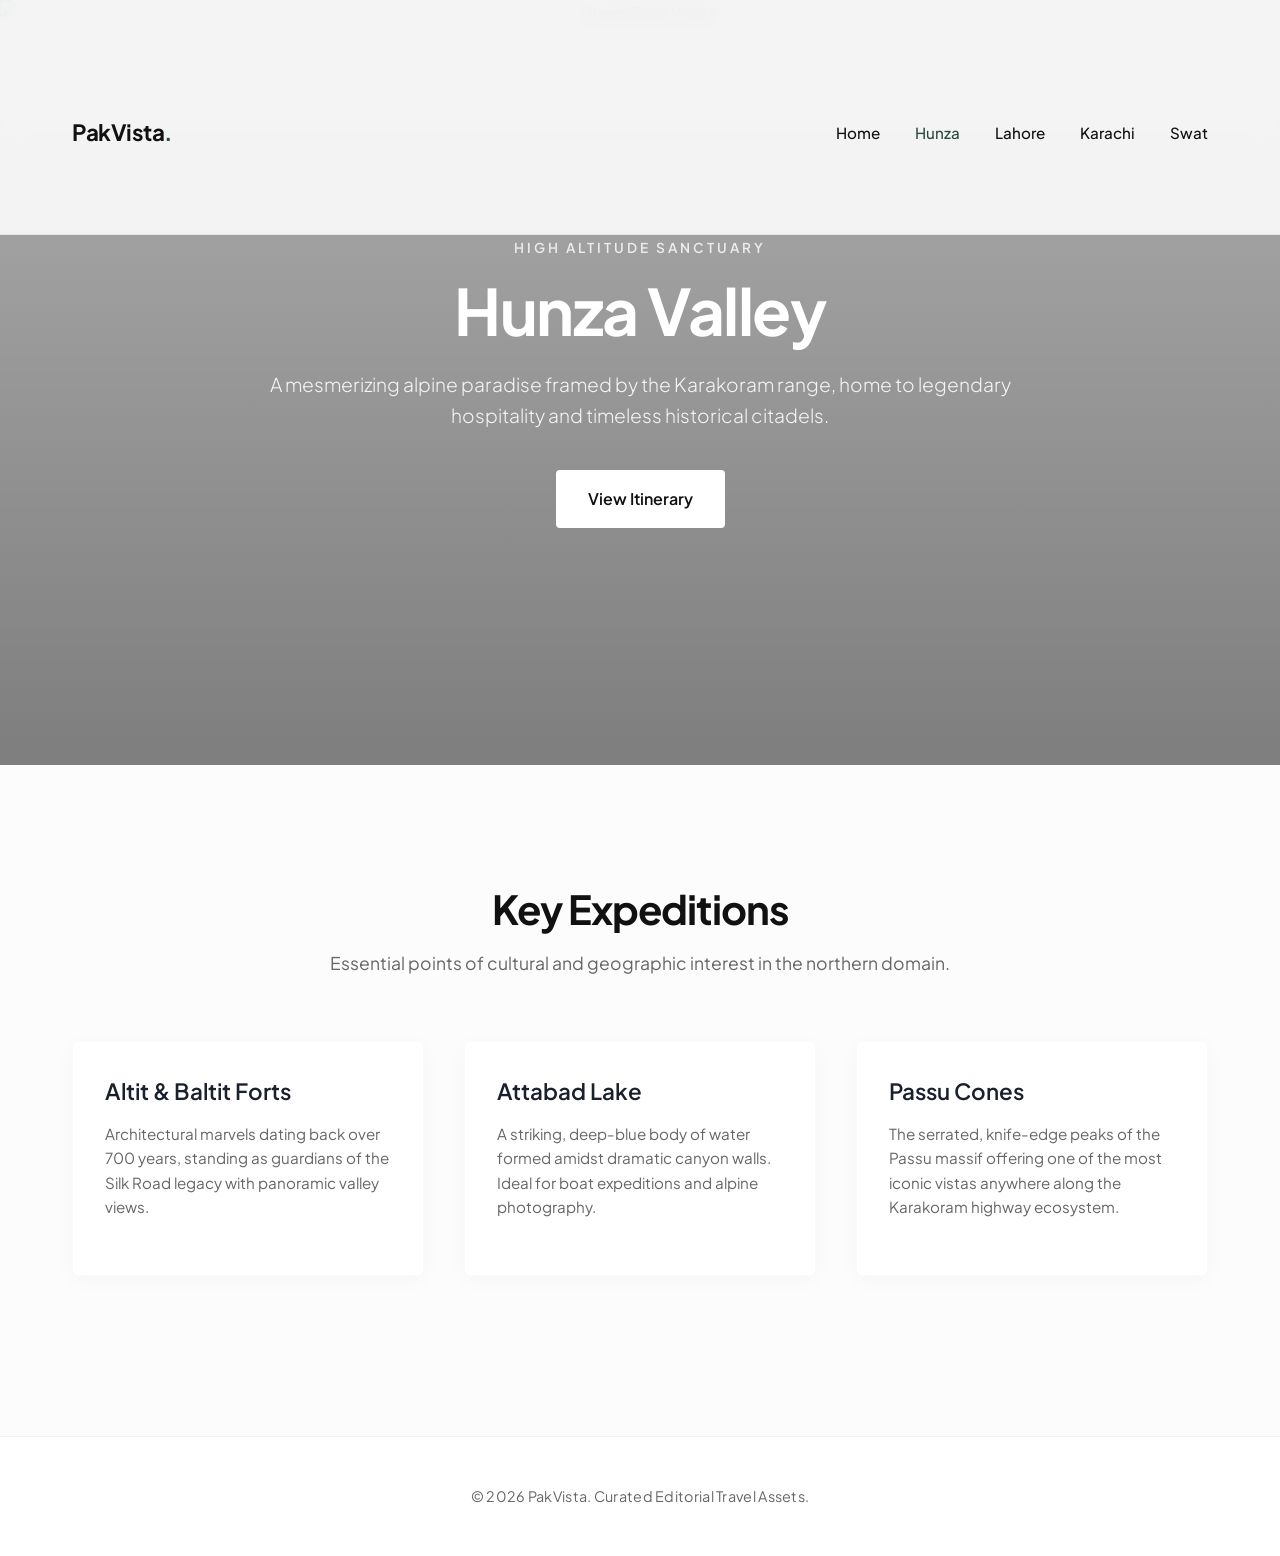
==== commit fdc989c1: "fix: restore full tree markup integrity across all pages and clear errors" ====
--- a/hunza.html
+++ b/hunza.html
@@ -11,7 +11,6 @@
 </head>
 <body>
 
-    <!-- Unified Premium Navigation Bar -->
     <header class="navbar">
         <div class="nav-container">
             <a href="index.html" class="logo">PakVista<span>.</span></a>
@@ -25,7 +24,6 @@
         </div>
     </header>
 
-    <!-- Hero Content Module -->
     <section class="hero">
         <div class="hero-overlay"></div>
         <img class="hero-bg" src="https://images.unsplash.com/photo-1548263514-a1b43d8ec6fc?auto=format&fit=crop&w=1800&q=80" alt="Hunza Peak Vistas">
@@ -37,7 +35,6 @@
         </div>
     </section>
 
-    <!-- Main Section with Clean Container Closures -->
     <main class="destinations-section" id="itinerary">
         <div class="section-header">
             <h2>Key Expeditions</h2>
@@ -45,33 +42,29 @@
         </div>
         
         <div class="grid-container">
-            <!-- Baltit & Altit Forts Card -->
             <div class="dest-card">
                 <div class="card-content">
                     <h3>Altit & Baltit Forts</h3>
-                    <p>Architectural marvels dating back over 700 years, standing as guardians of the Silk Road legacy with panoramic valley views. Founded in the 8th CE, they remain landmarks on the UNESCO tented lists.</p>
+                    <p>Architectural marvels dating back over 700 years, standing as guardians of the Silk Road legacy with panoramic valley views.</p>
                 </div>
             </div>
             
-            <!-- Attabad Lake Card -->
             <div class="dest-card">
                 <div class="card-content">
                     <h3>Attabad Lake</h3>
-                    <p>A striking, deep-blue body of water formed amidst dramatic canyon walls by a landslide dam in 2010. Ideal for boat expeditions and alpine photography.</p>
+                    <p>A striking, deep-blue body of water formed amidst dramatic canyon walls. Ideal for boat expeditions and alpine photography.</p>
                 </div>
             </div>
             
-            <!-- Passu Cones Card -->
             <div class="dest-card">
                 <div class="card-content">
                     <h3>Passu Cones</h3>
-                    <p>The serrated, knife-edge peaks of the Passu massif offering one of the most iconic vistas anywhere along the Karakoram Highway ecosystem.</p>
+                    <p>The serrated, knife-edge peaks of the Passu massif offering one of the most iconic vistas anywhere along the Karakoram highway ecosystem.</p>
                 </div>
             </div>
         </div>
     </main>
 
-    <!-- Footer Module -->
     <footer class="footer">
         <p>&copy; 2026 PakVista. Curated Editorial Travel Assets.</p>
     </footer>
--- a/style.css
+++ b/style.css
@@ -1,13 +1,294 @@
-/* ==========================================================================
-   PAKVISTA PREMIUM CLEAN DESIGN SYSTEM (Master Framework)
+
+/* ==========================================================================
+   PAKVISTA PREMIUM MASTER DESIGN SYSTEM
+   ========================================================================== */
+:root {
+    --bg-primary: #fcfcfc;
+    --text-main: #111111;
+    --text-muted: #666666;
+    --accent: #2e4a3f;
+    --accent-light: #f2f5f3;
+    --card-shadow: 0 4px 20px rgba(0,0,0,0.03);
+    --transition: all 0.4s cubic-bezier(0.16, 1, 0.3, 1);
+    
+    --primary: #004b23;
+    --primary-light: #007236;
+    --neutral-dark: #1a202c;
+    --neutral-muted: #4a5568;
+    --neutral-light: #f7fafc;
+    --surface: #ffffff;
+    --border: #edf2f7;
+    --radius-lg: 16px;
+    --shadow-subtle: 0 4px 20px rgba(0, 0, 0, 0.03);
+    --shadow-hover: 0 20px 35px rgba(0, 75, 35, 0.06);
+}
+
+* {
+    margin: 0;
+    padding: 0;
+    box-sizing: border-box;
+}
+
+html {
+    scroll-behavior: smooth;
+}
+
+body {
+    font-family: 'Plus Jakarta Sans', sans-serif;
+    background-color: var(--bg-primary);
+    color: var(--text-main);
+    line-height: 1.6;
+    -webkit-font-smoothing: antialiased;
+}
+
+/* ==========================================================================
+   NAVBAR & FIXED HEADER HOOKS
+   ========================================================================== */
+.navbar {
+    position: fixed;
+    top: 0;
+    left: 0;
+    width: 100%;
+    background-color: rgba(252, 252, 252, 0.9);
+    backdrop-filter: blur(10px);
+    z-index: 9999;
+    border-bottom: 1px solid rgba(0,0,0,0.05);
+}
+
+.nav-container {
+    max-width: 1200px;
+    margin: 0 auto;
+    padding: 1.2rem 2rem;
+    display: flex;
+    justify-content: space-between;
+    align-items: center;
+}
+
+.logo {
+    font-size: 1.4rem;
+    font-weight: 700;
+    text-decoration: none;
+    color: var(--text-main);
+    letter-spacing: -0.5px;
+}
+
+.logo span {
+    color: var(--accent);
+}
+
+.nav-links a {
+    text-decoration: none;
+    color: var(--text-main);
+    font-size: 0.95rem;
+    font-weight: 500;
+    margin-left: 2rem;
+    transition: var(--transition);
+    display: inline-block;
+}
+
+.nav-links a:hover, .nav-links a.active {
+    color: var(--accent);
+}
+
+.nav-links .btn-nav {
+    background-color: var(--text-main);
+    color: white;
+    padding: 0.6rem 1.2rem;
+    border-radius: 4px;
+}
+
+.nav-links .btn-nav:hover {
+    background-color: var(--accent);
+    color: white;
+}
+
+/* ==========================================================================
+   DYNAMIC HERO SECTION
+   ========================================================================== */
+.hero {
+    position: relative;
+    height: 85vh;
+    display: flex;
+    align-items: center;
+    justify-content: center;
+    overflow: hidden;
+    text-align: center;
+    padding: 0 2rem;
+    z-index: 1;
+}
+
+.hero-bg {
+    position: absolute;
+    top: 0;
+    left: 0;
+    width: 100%;
+    height: 100%;
+    object-fit: cover;
+    z-index: -2;
+}
+
+.hero-overlay {
+    position: absolute;
+    top: 0;
+    left: 0;
+    width: 100%;
+    height: 100%;
+    background: linear-gradient(180deg, rgba(0,0,0,0.3) 0%, rgba(0,0,0,0.5) 100%);
+    z-index: -1;
+}
+
+.hero-content {
+    max-width: 800px;
+    color: white;
+    position: relative;
+    z-index: 10;
+}
+
+.hero-tag {
+    font-size: 0.85rem;
+    text-transform: uppercase;
+    letter-spacing: 3px;
+    font-weight: 600;
+    display: block;
+    margin-bottom: 1rem;
+    color: rgba(255,255,255,0.8);
+}
+
+.hero h1 {
+    font-size: 4rem;
+    font-weight: 700;
+    letter-spacing: -1.5px;
+    line-height: 1.1;
+    margin-bottom: 1.5rem;
+}
+
+.hero p {
+    font-size: 1.2rem;
+    font-weight: 300;
+    margin-bottom: 2.5rem;
+    color: rgba(255,255,255,0.9);
+}
+
+.btn-primary {
+    display: inline-block;
+    text-decoration: none;
+    background-color: white;
+    color: var(--text-main);
+    padding: 1rem 2rem;
+    font-weight: 600;
+    border-radius: 4px;
+    transition: var(--transition);
+}
+
+.btn-primary:hover {
+    background-color: var(--accent);
+    color: white;
+    transform: translateY(-2px);
+}
+
+/* ==========================================================================
+   FASEEH'S CUSTOM COMPONENTS & LAYOUTS
+   ========================================================================== */
+.cta-btn {
+    background-color: #198754;
+    color: white;
+    border: none;
+    padding: 12px 24px;
+    font-size: 1rem;
+    cursor: pointer;
+    border-radius: 25px;
+    font-weight: 600;
+    transition: var(--transition);
+}
+
+.cta-btn:hover {
+    background-color: #146c43;
+    transform: scale(1.05);
+}
+
+.interactive-poll {
+    background: var(--surface);
+    padding: 30px;
+    border-radius: var(--radius-lg);
+    box-shadow: var(--shadow-subtle);
+    margin: 40px 0;
+    text-align: center;
+}
+
+.poll-buttons button {
+    background-color: #e9ecef;
+    border: 1px solid #ced4da;
+    padding: 10px 20px;
+    margin: 8px;
+    font-size: 1rem;
+    border-radius: 8px;
+    cursor: pointer;
+    transition: 0.2s ease-in-out;
+}
+
+.poll-buttons button:hover {
+    background-color: var(--primary);
+    color: white;
+    border-color: var(--primary);
+}
+
+.card-grid {
+    display: grid;
+    grid-template-columns: repeat(auto-fit, minmax(300px, 1fr));
+    gap: 30px;
+    margin-top: 20px;
+}
+
+.landmark-card {
+    background: var(--surface);
+    margin: 0;
+    border-radius: var(--radius-lg);
+    overflow: hidden;
+    box-shadow: var(--shadow-subtle);
+    transition: var(--transition);
+}
+
+.landmark-card:hover {
+    transform: translateY(-8px);
+    box-shadow: var(--shadow-hover);
+}
+
+.landmark-card img {
+    width: 100%;
+    height: 220px;
+    object-fit: cover;
+}
+
+.container {
+    max-width: var(--max-width);
+    margin: 0 auto;
+    padding: 0 20px;
+}
+
+.footer {
+    text-align: center;
+    padding: 3rem 2rem;
+    font-size: 0.85rem;
+    color: var(--text-muted);
+    border-top: 1px solid rgba(0,0,0,0.05);
+    margin-top: 6rem;
+}
+
+@media (max-width: 768px) {
+    .hero h1 { font-size: 2.5rem; }
+    .card-grid { grid-template-columns: 1fr; }
+}
+
+/* ==========================================================================
+   PAKVISTA PREMIUM CLEAN DESIGN SYSTEM
    ========================================================================== */
 :root {
     /* Sophisticated, Clean Color Palette */
     --primary: #004b23;           /* Deep Heritage Green */
     --primary-light: #007236;     /* Vibrant Accent Green */
-    --neutral-dark: #1a202c;      /* Soft Charcoal */
-    --neutral-muted: #4a5568;      /* Elegant Slate for body copy */
-    --neutral-light: #f7fafc;      /* Ultra-clean off-white page background */
+    --neutral-dark: #1a202c;      /* Soft Charcoal (Never pure black for text) */
+    --neutral-muted: #4a5568;     /* Elegant Slate for body copy */
+    --neutral-light: #f7fafc;     /* Ultra-clean off-white page background */
     --surface: #ffffff;           /* Crisp white for cards/containers */
     --border: #edf2f7;            /* Subtle, faint dividers */
     
@@ -18,21 +299,381 @@
     --shadow-subtle: 0 4px 20px rgba(0, 0, 0, 0.03);
     --shadow-hover: 0 20px 35px rgba(0, 75, 35, 0.06);
     --transition: all 0.4s cubic-bezier(0.16, 1, 0.3, 1); /* Premium ease-out */
-
-    /* Reinforced Click Stacking variables */
+}
+
+/* Base Reset & Core Typography */
+*, *::before, *::after {
+    box-sizing: border-box;
+    margin: 0;
+    padding: 0;
+}
+
+body {
+    font-family: -apple-system, BlinkMacSystemFont, "Segoe UI", Roboto, Helvetica, Arial, sans-serif;
+    background-color: var(--neutral-light);
+    color: var(--neutral-dark);
+    line-height: 1.7;
+    -webkit-font-smoothing: antialiased;
+}
+
+main {
+    max-width: var(--max-width);
+    margin: 0 auto;
+    padding: 4rem 1.5rem;
+}
+
+/* ==========================================================================
+   MINIMALIST NAVIGATION
+   ========================================================================== */
+.nav-bar {
+    background-color: rgba(255, 255, 255, 0.85);
+    backdrop-filter: blur(12px); /* Modern glassy effect */
+    -webkit-backdrop-filter: blur(12px);
+    border-bottom: 1px solid var(--border);
+    position: sticky;
+    top: 0;
+    z-index: 1000;
+    display: flex;
+    justify-content: center;
+    gap: 2rem;
+    padding: 1.25rem;
+}
+
+.nav-bar a {
+    text-decoration: none;
+    color: var(--neutral-muted);
+    font-weight: 500;
+    font-size: 0.95rem;
+    letter-spacing: 0.5px;
+    padding: 0.25rem 0;
+    position: relative;
+    transition: var(--transition);
+}
+
+.nav-bar a:hover, 
+.nav-bar a.active {
+    color: var(--primary);
+}
+
+/* Clean underline transition effect */
+.nav-bar a::after {
+    content: '';
+    position: absolute;
+    bottom: -4px;
+    left: 0;
+    width: 100%;
+    height: 2px;
+    background-color: var(--primary);
+    transform: scaleX(0);
+    transition: var(--transition);
+    transform-origin: right;
+}
+
+.nav-bar a:hover::after,
+.nav-bar a.active::after {
+    transform: scaleX(1);
+    transform-origin: left;
+}
+
+/* ==========================================================================
+   CLEAN HERO LAYOUT
+   ========================================================================== */
+header {
+    background-color: var(--surface);
+    text-align: center;
+    padding: 6rem 1.5rem 4rem 1.5rem;
+    border-bottom: 1px solid var(--border);
+}
+
+header h1 {
+    font-size: 3rem;
+    font-weight: 800;
+    color: var(--neutral-dark);
+    letter-spacing: -0.5px;
+    line-height: 1.15;
+    margin-bottom: 1rem;
+}
+
+header p {
+    font-size: 1.2rem;
+    color: var(--neutral-muted);
+    max-width: 600px;
+    margin: 0 auto;
+    font-weight: 400;
+}
+
+/* ==========================================================================
+   EDITORIAL IMAGE & MEDIA EXHIBITS
+   ========================================================================== */
+.showcase-container {
+    margin-bottom: 4rem;
+    position: relative;
+}
+
+.showcase-banner {
+    width: 100%;
+    height: 500px;
+    object-fit: cover;
+    border-radius: var(--radius-lg);
+    box-shadow: var(--shadow-subtle);
+    transition: var(--transition);
+}
+
+/* ==========================================================================
+   MINIMALIST METRIC DASHBOARD
+   ========================================================================== */
+.stats-grid {
+    display: flex;
+    justify-content: space-between;
+    gap: 2rem;
+    background: var(--surface);
+    padding: 2.5rem;
+    border-radius: var(--radius-lg);
+    box-shadow: var(--shadow-subtle);
+    border: 1px solid var(--border);
+    margin: -4rem auto 4rem auto;
+    position: relative;
+    z-index: 10;
+}
+
+.stat-item {
+    flex: 1;
+    text-align: center;
+}
+
+.stat-item h3 {
+    font-size: 2.5rem;
+    font-weight: 700;
+    color: var(--primary);
+    line-height: 1;
+    margin-bottom: 0.5rem;
+}
+
+.stat-item p {
+    font-size: 0.85rem;
+    color: var(--neutral-muted);
+    text-transform: uppercase;
+    letter-spacing: 1px;
+    font-weight: 600;
+}
+
+/* ==========================================================================
+   PREMIUM CARD GRID MATRIX (MAGAZINE STYLE)
+   ========================================================================== */
+.destination-grid {
+    display: grid;
+    grid-template-columns: repeat(auto-fit, minmax(320px, 1fr));
+    gap: 2.5rem;
+    margin-top: 3rem;
+}
+
+.destination-card {
+    background: var(--surface);
+    border-radius: var(--radius-lg);
+    overflow: hidden;
+    box-shadow: var(--shadow-subtle);
+    transition: var(--transition);
+    display: flex;
+    flex-direction: column;
+}
+
+.destination-card:hover {
+    transform: translateY(-8px);
+    box-shadow: var(--shadow-hover);
+}
+
+/* Precision Image Scaling Container */
+.card-image-wrapper {
+    width: 100%;
+    aspect-ratio: 16 / 11; /* Clean consistent photographic layout */
+    overflow: hidden;
+    background-color: var(--neutral-light);
+}
+
+.card-image-wrapper img {
+    width: 100%;
+    height: 100%;
+    object-fit: cover;
+    transition: transform 0.8s cubic-bezier(0.16, 1, 0.3, 1);
+}
+
+.destination-card:hover .card-image-wrapper img {
+    transform: scale(1.05); /* Soft premium zoom */
+}
+
+.card-content {
+    padding: 2rem;
+    display: flex;
+    flex-direction: column;
+    flex-grow: 1;
+}
+
+.card-content h3 {
+    font-size: 1.4rem;
+    color: var(--neutral-dark);
+    font-weight: 700;
+    margin-bottom: 0.75rem;
+    transition: var(--transition);
+}
+
+.destination-card:hover .card-content h3 {
+    color: var(--primary);
+}
+
+.card-content p {
+    font-size: 0.95rem;
+    color: var(--neutral-muted);
+    line-height: 1.6;
+    margin-bottom: 1.5rem;
+}
+
+/* High-end Text Link Buttons */
+.read-more-btn {
+    align-self: flex-start;
+    margin-top: auto;
+    color: var(--primary);
+    text-decoration: none;
+    font-weight: 600;
+    font-size: 0.9rem;
+    display: inline-flex;
+    align-items: center;
+    gap: 0.5rem;
+    transition: var(--transition);
+}
+
+.read-more-btn:hover {
+    color: var(--primary-light);
+}
+
+/* ==========================================================================
+   CLEAN FORM / SUBSCRIPTION LAYOUT
+   ========================================================================== */
+.info-banner {
+    background-color: var(--surface);
+    border: 1px solid var(--border);
+    padding: 5rem 2rem;
+    border-radius: var(--radius-lg);
+    text-align: center;
+    margin: 6rem 0 2rem 0;
+    box-shadow: var(--shadow-subtle);
+}
+
+.info-banner h2 {
+    font-size: 2rem;
+    font-weight: 800;
+    color: var(--neutral-dark);
+    margin-bottom: 0.75rem;
+}
+
+.info-banner p {
+    color: var(--neutral-muted);
+    font-size: 1.05rem;
+    margin-bottom: 2rem;
+}
+
+.info-banner form {
+    display: flex;
+    justify-content: center;
+    max-width: 500px;
+    margin: 0 auto;
+    gap: 0.5rem;
+}
+
+.info-banner input[type="email"] {
+    flex: 1;
+    padding: 0.85rem 1.25rem;
+    border: 1px solid #e2e8f0;
+    border-radius: var(--radius-sm);
+    font-size: 0.95rem;
+    color: var(--neutral-dark);
+    background-color: var(--neutral-light);
+    transition: var(--transition);
+}
+
+.info-banner input[type="email"]:focus {
+    outline: none;
+    border-color: var(--primary);
+    background-color: var(--surface);
+    box-shadow: 0 0 0 3px rgba(0, 75, 35, 0.08);
+}
+
+.info-banner button {
+    background-color: var(--primary);
+    color: #ffffff;
+    border: none;
+    padding: 0.85rem 1.75rem;
+    border-radius: var(--radius-sm);
+    font-weight: 600;
+    font-size: 0.95rem;
+    cursor: pointer;
+    transition: var(--transition);
+}
+
+.info-banner button:hover {
+    background-color: var(--primary-light);
+}
+
+/* ==========================================================================
+   MINIMALIST FOOTER SYSTEM
+   ========================================================================== */
+footer {
+    background-color: var(--surface);
+    color: var(--neutral-muted);
+    text-align: center;
+    padding: 4rem 1.5rem;
+    border-top: 1px solid var(--border);
+    margin-top: 6rem;
+}
+
+footer p {
+    font-size: 0.9rem;
+    letter-spacing: 0.3px;
+}
+
+/* ==========================================================================
+   RESPONSIVE DESIGN ADAPTATIONS
+   ========================================================================== */
+@media (max-width: 768px) {
+    header {
+        padding: 4rem 1rem 3rem 1rem;
+    }
+    header h1 {
+        font-size: 2.25rem;
+    }
+    .stats-grid {
+        flex-direction: column;
+        gap: 1.75rem;
+        padding: 2rem 1.5rem;
+        margin-top: -2rem;
+    }
+    .stat-item:not(:last-child) {
+        border-bottom: 1px solid var(--border);
+        padding-bottom: 1.75rem;
+    }
+    .info-banner form {
+        flex-direction: column;
+        gap: 0.75rem;
+    }
+    .showcase-banner {
+        height: 320px;
+    }
+}
+
+/* Premium Minimalist Stylesheet - Reinforced Click Stacking */
+:root {
     --bg-primary: #fcfcfc;
     --text-main: #111111;
     --text-muted: #666666;
     --accent: #2e4a3f;
     --accent-light: #f2f5f3;
     --card-shadow: 0 4px 20px rgba(0,0,0,0.03);
-}
-
-/* Base Reset & Core Typography */
-*, *::before, *::after {
-    box-sizing: border-box;
+    --transition: all 0.4s cubic-bezier(0.16, 1, 0.3, 1);
+}
+
+* {
     margin: 0;
     padding: 0;
+    box-sizing: border-box;
 }
 
 html {
@@ -40,22 +681,14 @@
 }
 
 body {
-    font-family: 'Plus Jakarta Sans', -apple-system, BlinkMacSystemFont, "Segoe UI", Roboto, sans-serif;
-    background-color: var(--neutral-light);
-    color: var(--neutral-dark);
-    line-height: 1.7;
+    font-family: 'Plus Jakarta Sans', sans-serif;
+    background-color: var(--bg-primary);
+    color: var(--text-main);
+    line-height: 1.6;
     -webkit-font-smoothing: antialiased;
 }
 
-main {
-    max-width: var(--max-width);
-    margin: 0 auto;
-    padding: 4rem 1.5rem;
-}
-
-/* ==========================================================================
-   MINIMALIST NAVIGATION
-   ========================================================================== */
+/* Navbar */
 .navbar {
     position: fixed;
     top: 0;
@@ -105,8 +738,7 @@
     display: inline-block;
 }
 
-.nav-links a:hover,
-.nav-links a.active {
+.nav-links a:hover {
     color: var(--accent);
 }
 
@@ -122,9 +754,7 @@
     color: white;
 }
 
-/* ==========================================================================
-   CLEAN HERO LAYOUT
-   ========================================================================== */
+/* Hero Section */
 .hero {
     position: relative;
     height: 85vh;
@@ -134,7 +764,7 @@
     overflow: hidden;
     text-align: center;
     padding: 0 2rem;
-    z-index: 1; 
+    z-index: 1; /* Establishes clean base stacking context */
 }
 
 .hero-bg {
@@ -144,7 +774,7 @@
     width: 100%;
     height: 100%;
     object-fit: cover;
-    z-index: -2; 
+    z-index: -2; /* Pushed completely to back */
 }
 
 .hero-overlay {
@@ -154,14 +784,14 @@
     width: 100%;
     height: 100%;
     background: linear-gradient(180deg, rgba(0,0,0,0.3) 0%, rgba(0,0,0,0.5) 100%);
-    z-index: -1; 
+    z-index: -1; /* Sits over image, under text */
 }
 
 .hero-content {
     max-width: 800px;
     color: white;
     position: relative; 
-    z-index: 10; 
+    z-index: 10; /* Forces text and buttons above overlays to allow clicks */
 }
 
 .hero-tag {
@@ -208,109 +838,219 @@
     transform: translateY(-2px);
 }
 
-/* ==========================================================================
-   FASEEH'S CUSTOM INTERACTIVE ELEMENTS (Appended and Resolved)
-   ========================================================================== */
-
-/* Call to Action Interactive Buttons */
-.cta-btn {
-    background-color: #198754;
-    color: white;
+/* Destinations Section */
+.destinations-section {
+    max-width: 1200px;
+    margin: 0 auto;
+    padding: 7rem 2rem 4rem 2rem;
+    position: relative;
+    z-index: 5;
+}
+
+.section-header {
+    text-align: center;
+    margin-bottom: 4rem;
+}
+
+.section-header h2 {
+    font-size: 2.5rem;
+    font-weight: 700;
+    letter-spacing: -1px;
+    margin-bottom: 0.5rem;
+}
+
+.section-header p {
+    color: var(--text-muted);
+    font-size: 1.1rem;
+}
+
+.grid-container {
+    display: grid;
+    grid-template-columns: repeat(auto-fit, minmax(320px, 1fr));
+    gap: 2.5rem;
+}
+
+.dest-card {
+    background: white;
+    border-radius: 6px;
+    overflow: hidden;
+    box-shadow: var(--card-shadow);
+    transition: var(--transition);
+    border: 1px solid rgba(0,0,0,0.02);
+    position: relative;
+    z-index: 5;
+}
+
+.dest-card:hover {
+    transform: translateY(-6px);
+    box-shadow: 0 12px 30px rgba(0,0,0,0.07);
+}
+
+.img-wrapper {
+    width: 100%;
+    height: 260px;
+    overflow: hidden;
+}
+
+.img-wrapper img {
+    width: 100%;
+    height: 100%;
+    object-fit: cover;
+    transition: var(--transition);
+}
+
+.dest-card:hover .img-wrapper img {
+    transform: scale(1.05);
+}
+
+.card-content {
+    padding: 2rem;
+    position: relative;
+    z-index: 6;
+}
+
+.card-content h3 {
+    font-size: 1.4rem;
+    font-weight: 600;
+    margin-bottom: 0.75rem;
+}
+
+.card-content p {
+    color: var(--text-muted);
+    font-size: 0.95rem;
+    margin-bottom: 1.5rem;
+}
+
+.card-link {
+    display: inline-block; /* Makes the click target clean and predictable */
+    text-decoration: none;
+    color: var(--accent);
+    font-weight: 600;
+    font-size: 0.9rem;
+    transition: var(--transition);
+    padding: 0.5rem 0;
+    position: relative;
+    z-index: 10;
+}
+
+.card-link:hover {
+    letter-spacing: 0.5px;
+}
+
+/* Stats Section */
+.stats-section {
+    background-color: var(--accent-light);
+    padding: 5rem 2rem;
+    margin-top: 3rem;
+    position: relative;
+    z-index: 5;
+}
+
+.stats-container {
+    max-width: 1200px;
+    margin: 0 auto;
+    display: flex;
+    justify-content: space-around;
+    flex-wrap: wrap;
+    text-align: center;
+    gap: 2rem;
+}
+
+.stat-item .stat-number {
+    font-size: 3rem;
+    font-weight: 700;
+    color: var(--accent);
+    display: block;
+}
+
+.stat-item .stat-label {
+    font-size: 0.9rem;
+    text-transform: uppercase;
+    letter-spacing: 1px;
+    color: var(--text-muted);
+    font-weight: 600;
+}
+
+/* Newsletter Section */
+.newsletter-section {
+    max-width: 1200px;
+    margin: 0 auto;
+    padding: 6rem 2rem;
+    position: relative;
+    z-index: 5;
+}
+
+.newsletter-box {
+    background-color: #111111;
+    color: white;
+    padding: 4rem 3rem;
+    border-radius: 8px;
+    text-align: center;
+    max-width: 800px;
+    margin: 0 auto;
+}
+
+.newsletter-box h2 {
+    font-size: 2rem;
+    margin-bottom: 1rem;
+}
+
+.newsletter-box p {
+    color: rgba(255,255,255,0.7);
+    margin-bottom: 2rem;
+    max-width: 500px;
+    margin-left: auto;
+    margin-right: auto;
+}
+
+.subscribe-form {
+    display: flex;
+    max-width: 500px;
+    margin: 0 auto;
+    gap: 0.5rem;
+    position: relative;
+    z-index: 15;
+}
+
+.subscribe-form input {
+    flex: 1;
+    padding: 0.9rem 1.2rem;
+    border-radius: 4px;
     border: none;
-    padding: 12px 24px;
-    font-size: 1rem;
+    font-family: inherit;
+    font-size: 0.95rem;
+}
+
+.btn-submit {
+    background-color: var(--accent);
+    color: white;
+    border: none;
+    padding: 0.9rem 1.5rem;
+    border-radius: 4px;
+    font-weight: 600;
     cursor: pointer;
-    border-radius: 25px;
-    margin-top: 15px;
-    font-weight: 600;
-    font-family: inherit;
-    transition: var(--transition);
-}
-
-.cta-btn:hover {
-    background-color: #146c43;
-    transform: scale(1.05);
-}
-
-/* Interactive Poll Platform Component */
-.interactive-poll {
-    background: var(--surface);
-    padding: 30px;
-    border-radius: var(--radius-lg);
-    box-shadow: var(--shadow-subtle);
-    margin: 40px 0;
-    text-align: center;
-}
-
-.poll-buttons button {
-    background-color: #e9ecef;
-    border: 1px solid #ced4da;
-    padding: 10px 20px;
-    margin: 8px;
-    font-size: 1rem;
-    font-family: inherit;
-    border-radius: 8px;
-    cursor: pointer;
-    transition: 0.2s ease-in-out;
-}
-
-.poll-buttons button:hover {
-    background-color: var(--primary);
-    color: white;
-    border-color: var(--primary);
-}
-
-/* Media Gallery Cards Matrix Layout */
-.card-grid {
-    display: grid;
-    grid-template-columns: repeat(auto-fit, minmax(300px, 1fr));
-    gap: 30px;
-    margin-top: 20px;
-}
-
-.landmark-card {
-    background: var(--surface);
-    margin: 0;
-    border-radius: var(--radius-lg);
-    overflow: hidden;
-    box-shadow: var(--shadow-subtle);
-    transition: var(--transition);
-}
-
-.landmark-card:hover {
-    transform: translateY(-8px);
-    box-shadow: var(--shadow-hover);
-}
-
-.landmark-card img {
-    width: 100%;
-    height: 220px;
-    object-fit: cover;
-    transition: transform 0.8s cubic-bezier(0.16, 1, 0.3, 1);
-}
-
-.landmark-card:hover img {
-    transform: scale(1.05);
-}
-
-/* Layout Utilities & Footnotes */
-.container {
-    max-width: var(--max-width);
-    margin: 0 auto;
-    padding: 0 20px;
-}
-
-.footer, footer {
-    text-align: center;
-    padding: 4rem 1.5rem;
-    background-color: var(--surface);
-    color: var(--neutral-muted);
-    border-top: 1px solid var(--border);
-    margin-top: 6rem;
-}
-
-/* Responsive Breakpoint Adaptations */
+    transition: var(--transition);
+}
+
+.btn-submit:hover {
+    background-color: #3d6354;
+}
+
+/* Footer */
+.footer {
+    text-align: center;
+    padding: 3rem 2rem;
+    font-size: 0.85rem;
+    color: var(--text-muted);
+    border-top: 1px solid rgba(0,0,0,0.05);
+    position: relative;
+    z-index: 5;
+}
+
+/* Responsive adjustments */
 @media (max-width: 768px) {
     .hero h1 { font-size: 2.5rem; }
-    .card-grid { grid-template-columns: 1fr; }
-}
+    .subscribe-form { flex-direction: column; }
+}
+ main
+
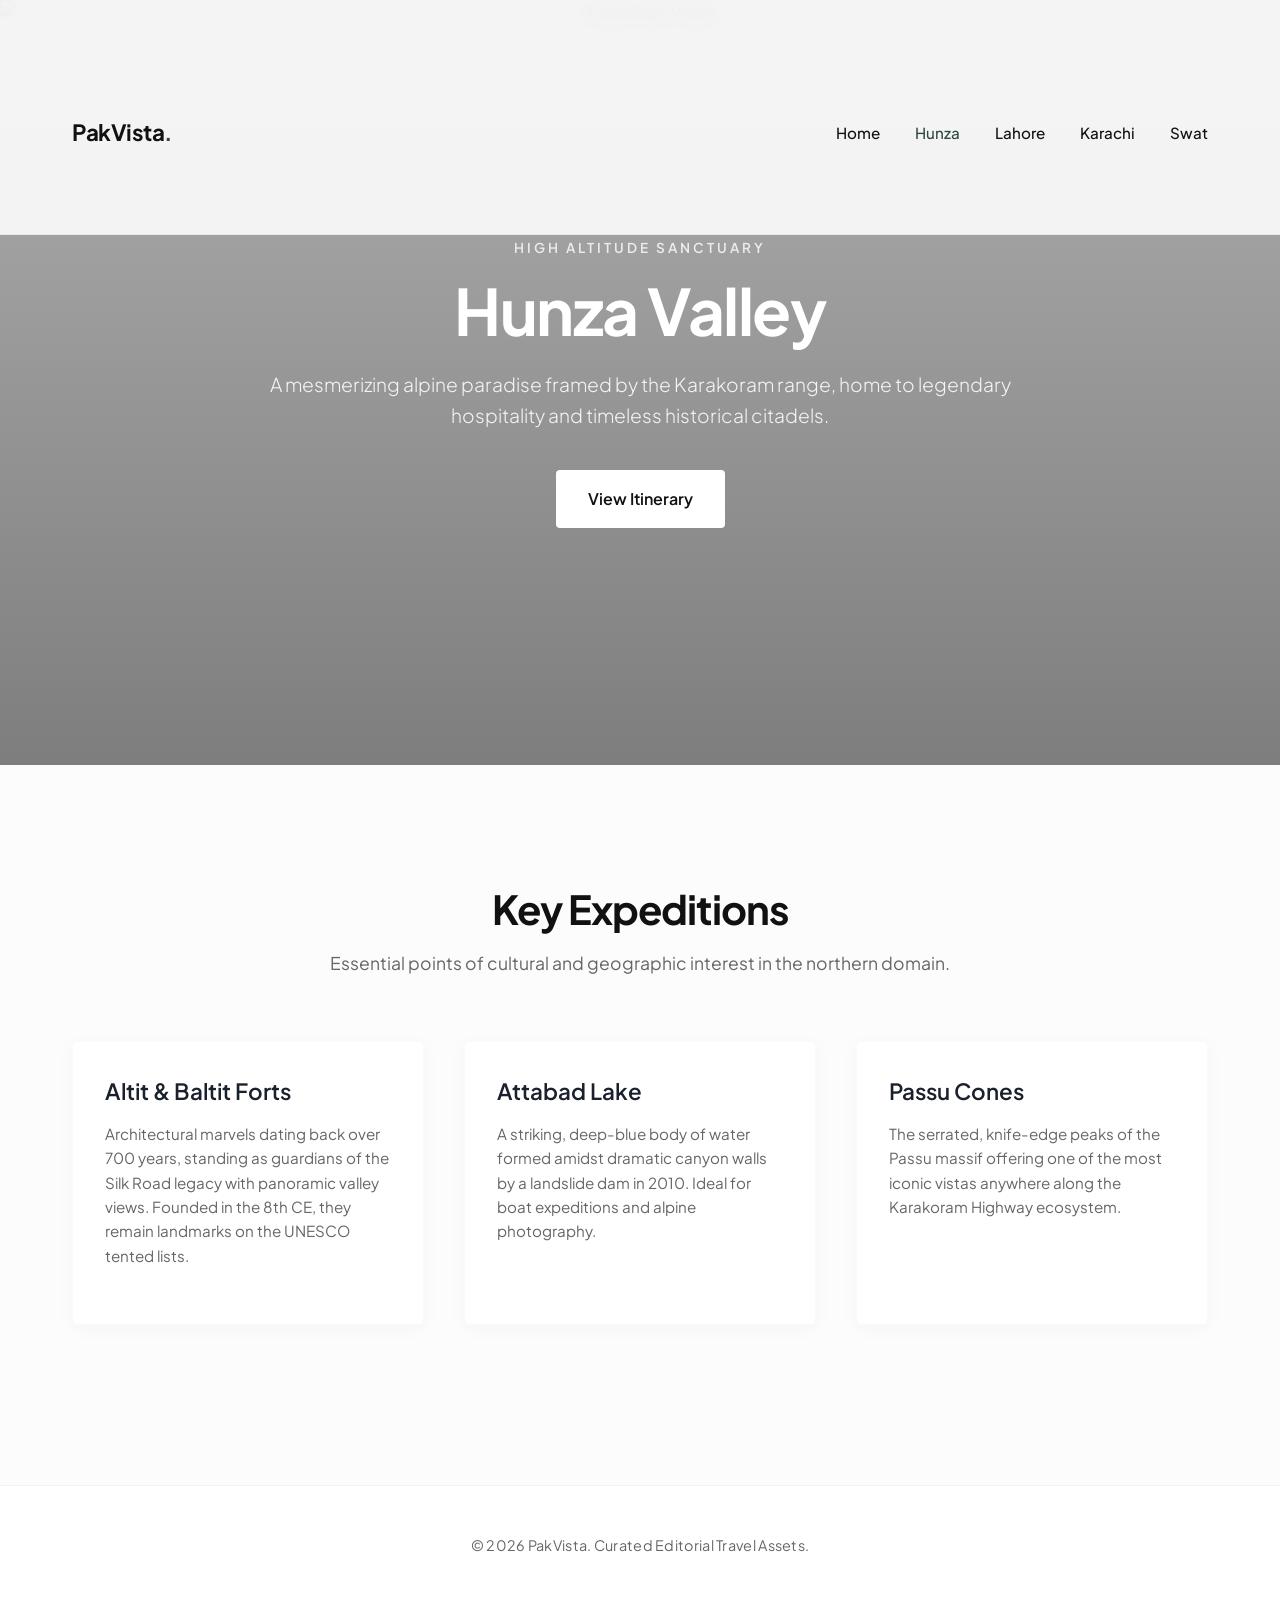
==== commit 2d716ef8: "Merge branch 'main' into feature/ahmad/advanced-styling" ====
--- a/hunza.html
+++ b/hunza.html
@@ -11,6 +11,7 @@
 </head>
 <body>
 
+    <!-- Unified Premium Navigation Bar -->
     <header class="navbar">
         <div class="nav-container">
             <a href="index.html" class="logo">PakVista<span>.</span></a>
@@ -24,6 +25,7 @@
         </div>
     </header>
 
+    <!-- Hero Content Module -->
     <section class="hero">
         <div class="hero-overlay"></div>
         <img class="hero-bg" src="https://images.unsplash.com/photo-1548263514-a1b43d8ec6fc?auto=format&fit=crop&w=1800&q=80" alt="Hunza Peak Vistas">
@@ -35,6 +37,7 @@
         </div>
     </section>
 
+    <!-- Main Section with Clean Container Closures -->
     <main class="destinations-section" id="itinerary">
         <div class="section-header">
             <h2>Key Expeditions</h2>
@@ -42,32 +45,36 @@
         </div>
         
         <div class="grid-container">
+            <!-- Baltit & Altit Forts Card -->
             <div class="dest-card">
                 <div class="card-content">
                     <h3>Altit & Baltit Forts</h3>
-                    <p>Architectural marvels dating back over 700 years, standing as guardians of the Silk Road legacy with panoramic valley views.</p>
+                    <p>Architectural marvels dating back over 700 years, standing as guardians of the Silk Road legacy with panoramic valley views. Founded in the 8th CE, they remain landmarks on the UNESCO tented lists.</p>
                 </div>
             </div>
             
+            <!-- Attabad Lake Card -->
             <div class="dest-card">
                 <div class="card-content">
                     <h3>Attabad Lake</h3>
-                    <p>A striking, deep-blue body of water formed amidst dramatic canyon walls. Ideal for boat expeditions and alpine photography.</p>
+                    <p>A striking, deep-blue body of water formed amidst dramatic canyon walls by a landslide dam in 2010. Ideal for boat expeditions and alpine photography.</p>
                 </div>
             </div>
             
+            <!-- Passu Cones Card -->
             <div class="dest-card">
                 <div class="card-content">
                     <h3>Passu Cones</h3>
-                    <p>The serrated, knife-edge peaks of the Passu massif offering one of the most iconic vistas anywhere along the Karakoram highway ecosystem.</p>
+                    <p>The serrated, knife-edge peaks of the Passu massif offering one of the most iconic vistas anywhere along the Karakoram Highway ecosystem.</p>
                 </div>
             </div>
         </div>
     </main>
 
+    <!-- Footer Module -->
     <footer class="footer">
         <p>&copy; 2026 PakVista. Curated Editorial Travel Assets.</p>
     </footer>
 
 </body>
-</html>
+</html>
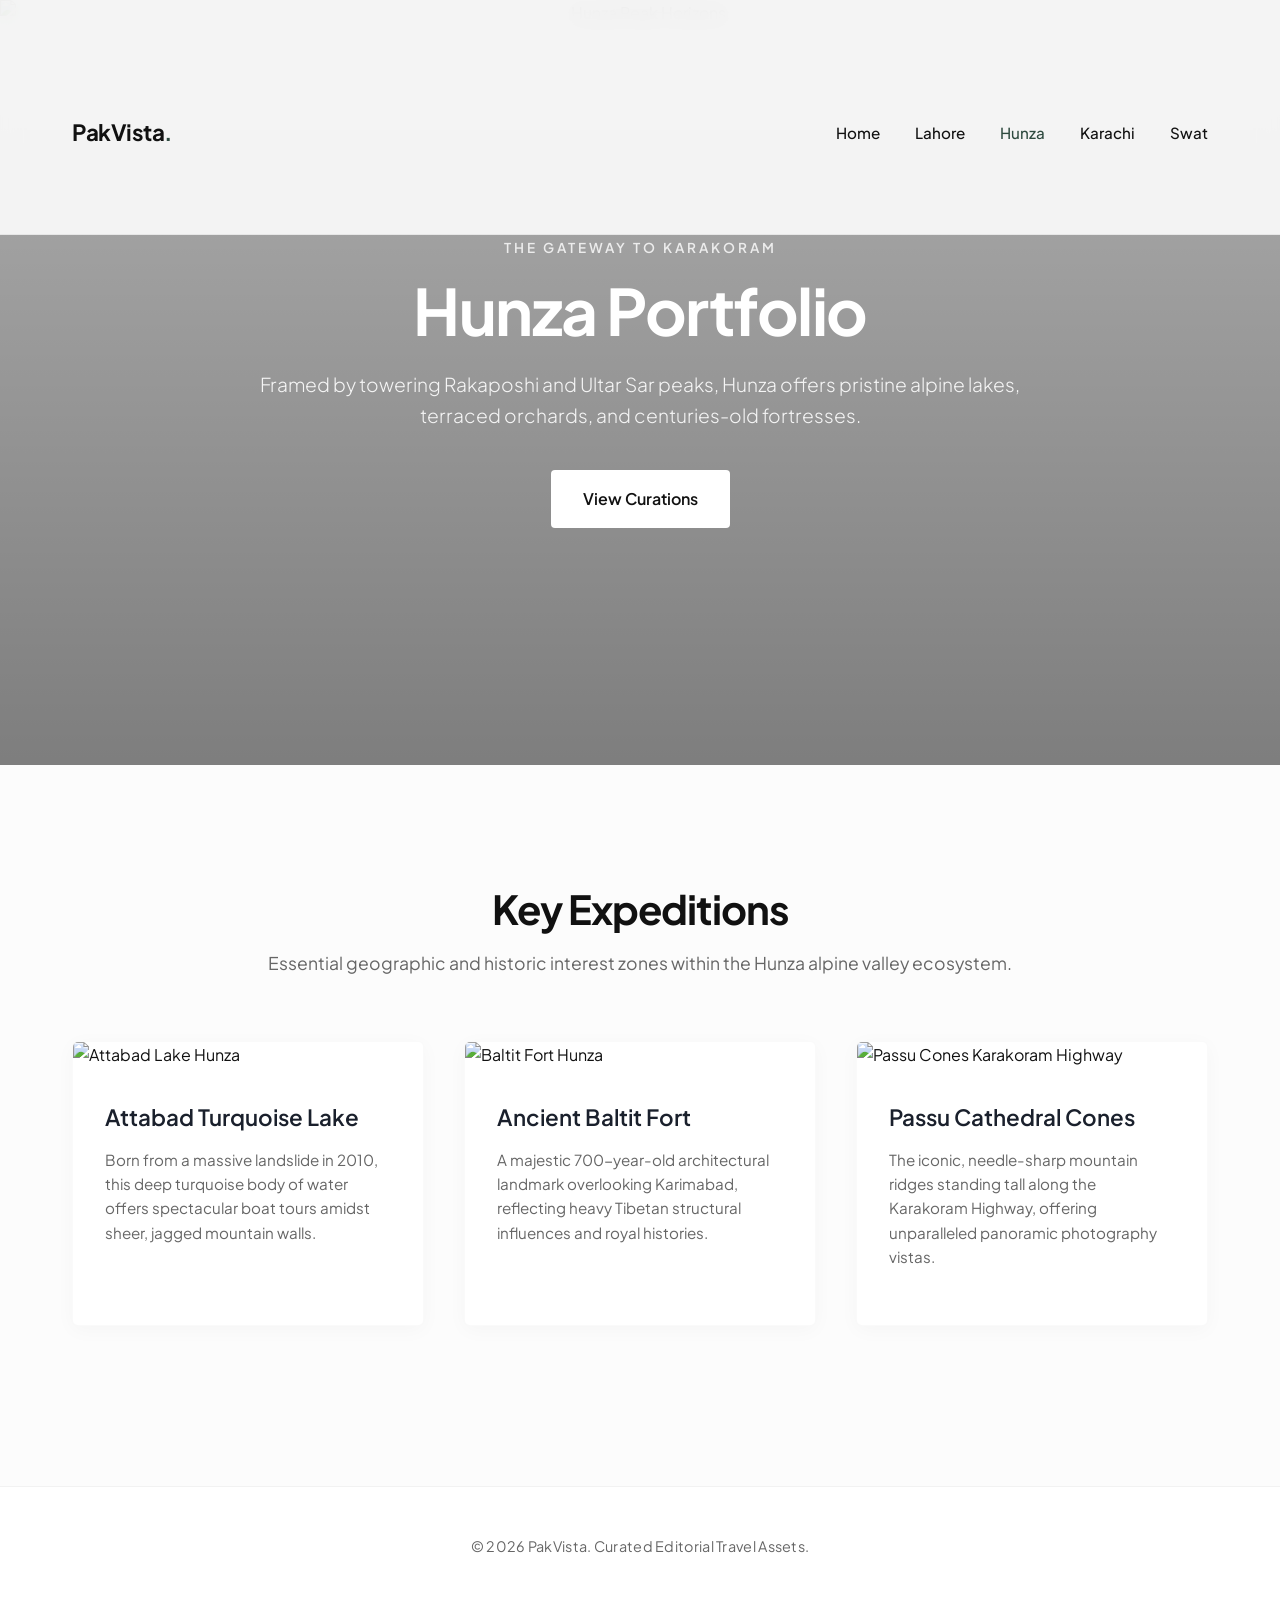
==== commit 0f0712b8: "Update hunza.html" ====
--- a/hunza.html
+++ b/hunza.html
@@ -11,70 +11,66 @@
 </head>
 <body>
 
-    <!-- Unified Premium Navigation Bar -->
     <header class="navbar">
         <div class="nav-container">
             <a href="index.html" class="logo">PakVista<span>.</span></a>
             <nav class="nav-links">
                 <a href="index.html">Home</a>
+                <a href="lahore.html">Lahore</a>
                 <a href="#" class="active">Hunza</a>
-                <a href="lahore.html">Lahore</a>
                 <a href="karachi.html">Karachi</a>
                 <a href="swat.html">Swat</a>
             </nav>
         </div>
     </header>
 
-    <!-- Hero Content Module -->
     <section class="hero">
         <div class="hero-overlay"></div>
-        <img class="hero-bg" src="https://images.unsplash.com/photo-1548263514-a1b43d8ec6fc?auto=format&fit=crop&w=1800&q=80" alt="Hunza Peak Vistas">
+        <img class="hero-bg" src="https://images.unsplash.com/photo-1589308078059-be1415eab4c3?auto=format&fit=crop&w=1800&q=80" alt="Hunza Peak Horizons">
         <div class="hero-content">
-            <span class="hero-tag">High Altitude Sanctuary</span>
-            <h1>Hunza Valley</h1>
-            <p>A mesmerizing alpine paradise framed by the Karakoram range, home to legendary hospitality and timeless historical citadels.</p>
-            <a href="#itinerary" class="btn-primary">View Itinerary</a>
+            <span class="hero-tag">The Gateway to Karakoram</span>
+            <h1>Hunza Portfolio</h1>
+            <p>Framed by towering Rakaposhi and Ultar Sar peaks, Hunza offers pristine alpine lakes, terraced orchards, and centuries-old fortresses.</p>
+            <a href="#itinerary" class="btn-primary">View Curations</a>
         </div>
     </section>
 
-    <!-- Main Section with Clean Container Closures -->
     <main class="destinations-section" id="itinerary">
         <div class="section-header">
             <h2>Key Expeditions</h2>
-            <p>Essential points of cultural and geographic interest in the northern domain.</p>
+            <p>Essential geographic and historic interest zones within the Hunza alpine valley ecosystem.</p>
         </div>
         
         <div class="grid-container">
-            <!-- Baltit & Altit Forts Card -->
             <div class="dest-card">
+                <img src="https://images.unsplash.com/photo-1621244249243-436b79b5eea8?auto=format&fit=crop&w=600&q=80" alt="Attabad Lake Hunza" style="width: 100%; height: 200px; object-fit: cover;">
                 <div class="card-content">
-                    <h3>Altit & Baltit Forts</h3>
-                    <p>Architectural marvels dating back over 700 years, standing as guardians of the Silk Road legacy with panoramic valley views. Founded in the 8th CE, they remain landmarks on the UNESCO tented lists.</p>
+                    <h3>Attabad Turquoise Lake</h3>
+                    <p>Born from a massive landslide in 2010, this deep turquoise body of water offers spectacular boat tours amidst sheer, jagged mountain walls.</p>
                 </div>
             </div>
             
-            <!-- Attabad Lake Card -->
             <div class="dest-card">
+                <img src="https://images.unsplash.com/photo-1606298246186-08868ab77562?auto=format&fit=crop&w=600&q=80" alt="Baltit Fort Hunza" style="width: 100%; height: 200px; object-fit: cover;">
                 <div class="card-content">
-                    <h3>Attabad Lake</h3>
-                    <p>A striking, deep-blue body of water formed amidst dramatic canyon walls by a landslide dam in 2010. Ideal for boat expeditions and alpine photography.</p>
+                    <h3>Ancient Baltit Fort</h3>
+                    <p>A majestic 700-year-old architectural landmark overlooking Karimabad, reflecting heavy Tibetan structural influences and royal histories.</p>
                 </div>
             </div>
             
-            <!-- Passu Cones Card -->
             <div class="dest-card">
+                <img src="https://images.unsplash.com/photo-1549400870-13f6406f0f5b?auto=format&fit=crop&w=600&q=80" alt="Passu Cones Karakoram Highway" style="width: 100%; height: 200px; object-fit: cover;">
                 <div class="card-content">
-                    <h3>Passu Cones</h3>
-                    <p>The serrated, knife-edge peaks of the Passu massif offering one of the most iconic vistas anywhere along the Karakoram Highway ecosystem.</p>
+                    <h3>Passu Cathedral Cones</h3>
+                    <p>The iconic, needle-sharp mountain ridges standing tall along the Karakoram Highway, offering unparalleled panoramic photography vistas.</p>
                 </div>
             </div>
         </div>
     </main>
 
-    <!-- Footer Module -->
     <footer class="footer">
         <p>&copy; 2026 PakVista. Curated Editorial Travel Assets.</p>
     </footer>
 
 </body>
-</html>+</html>
